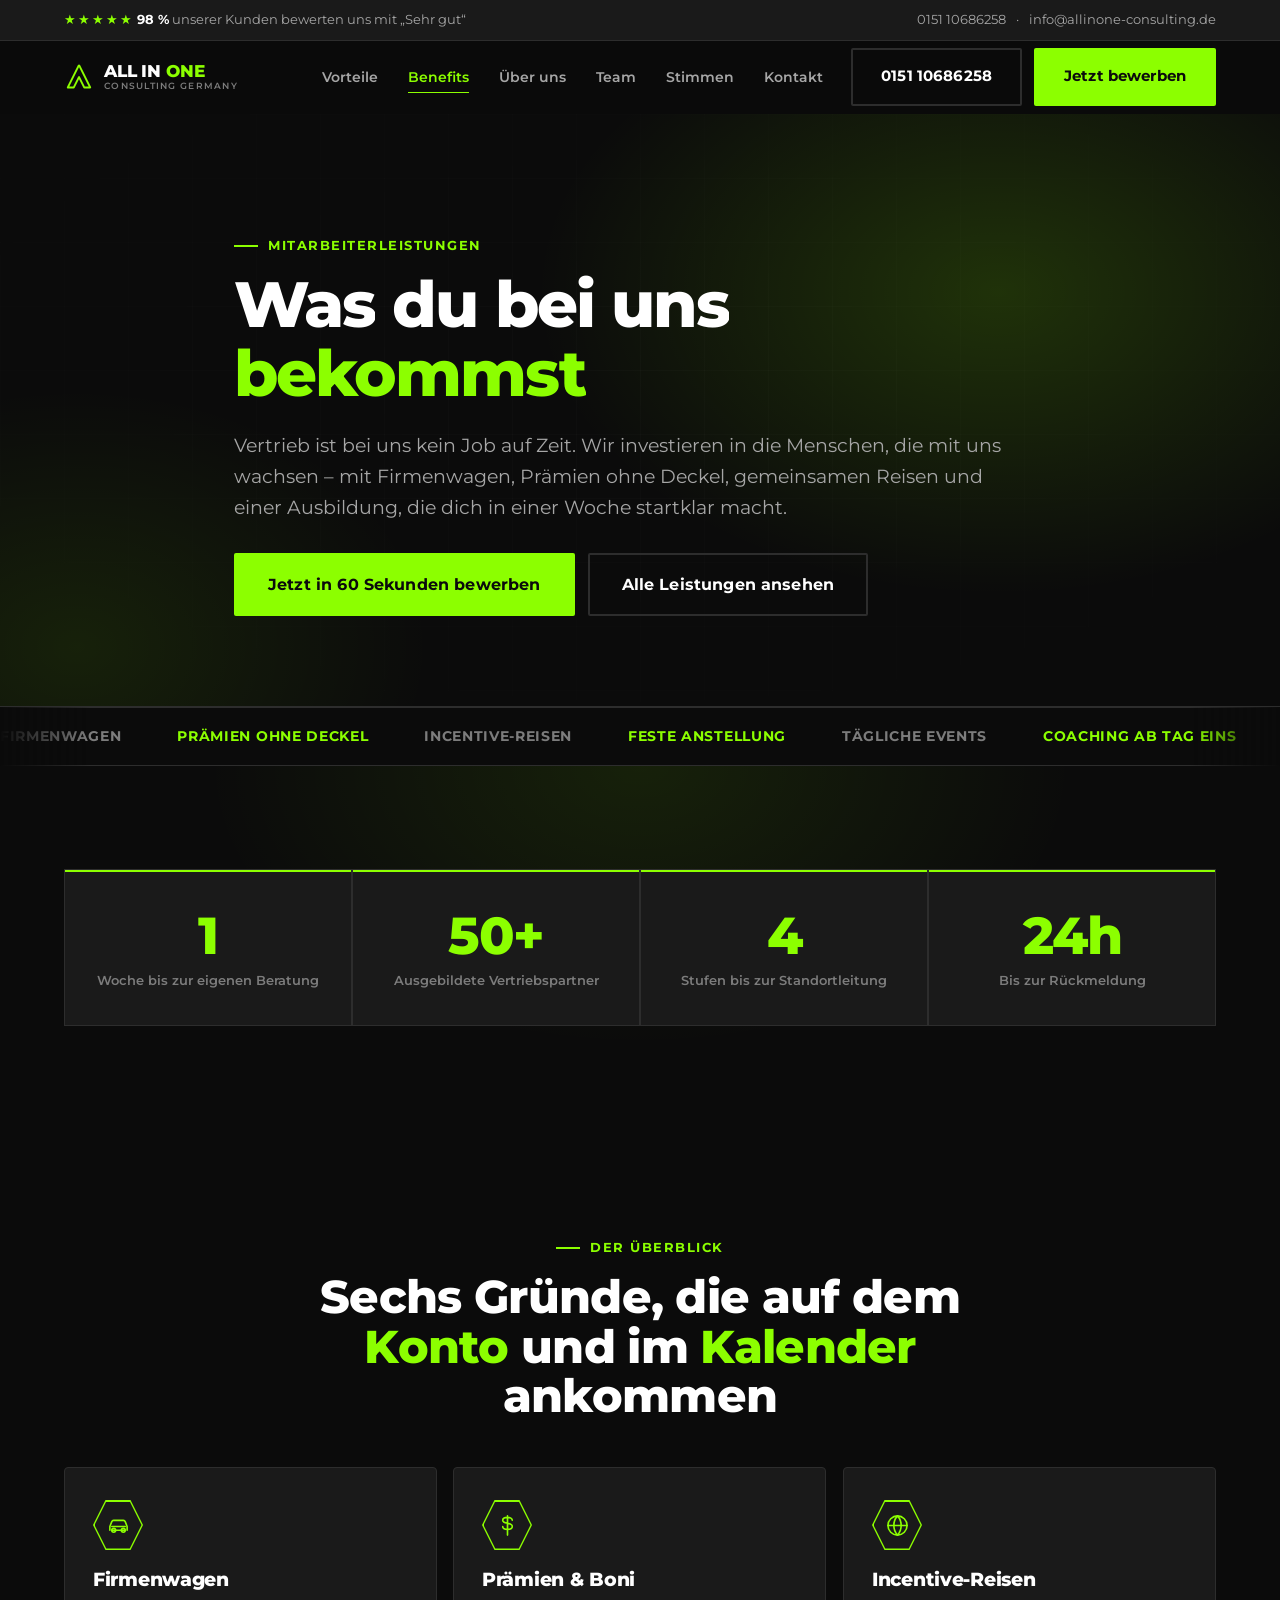
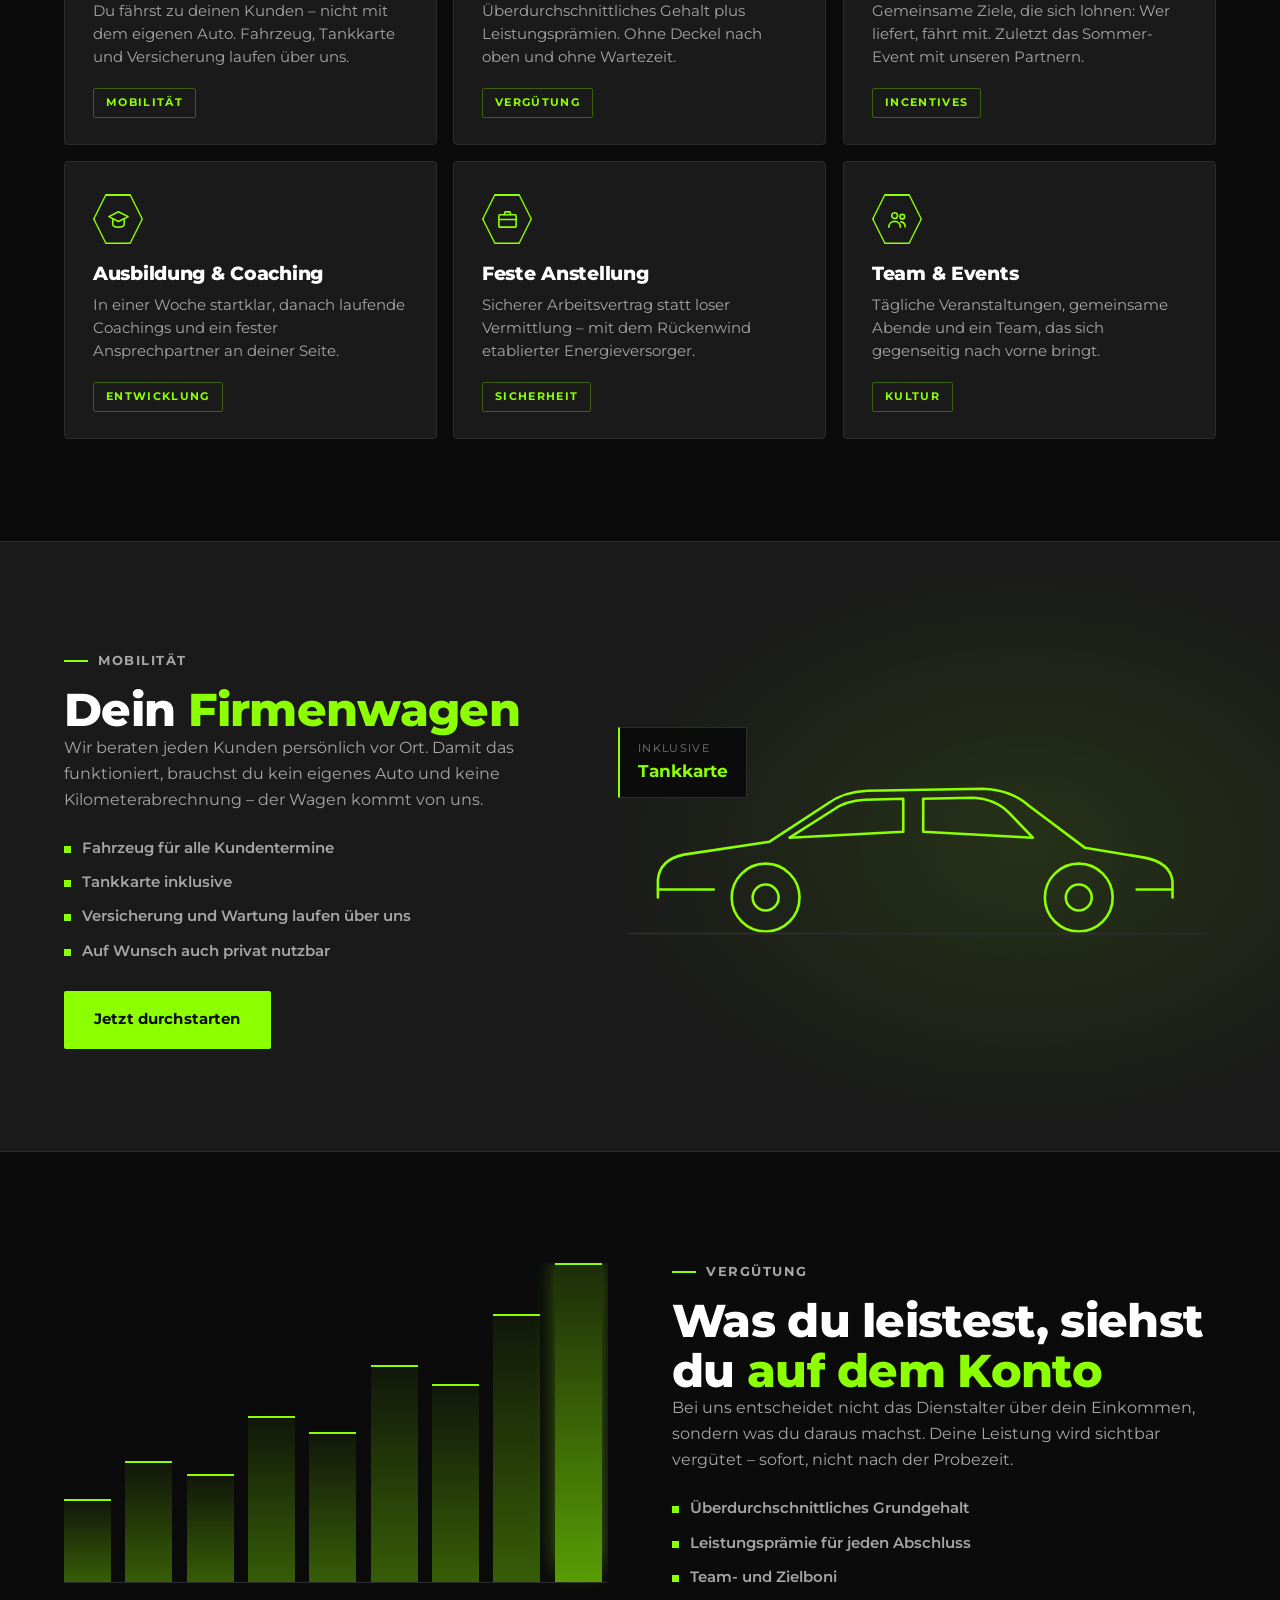
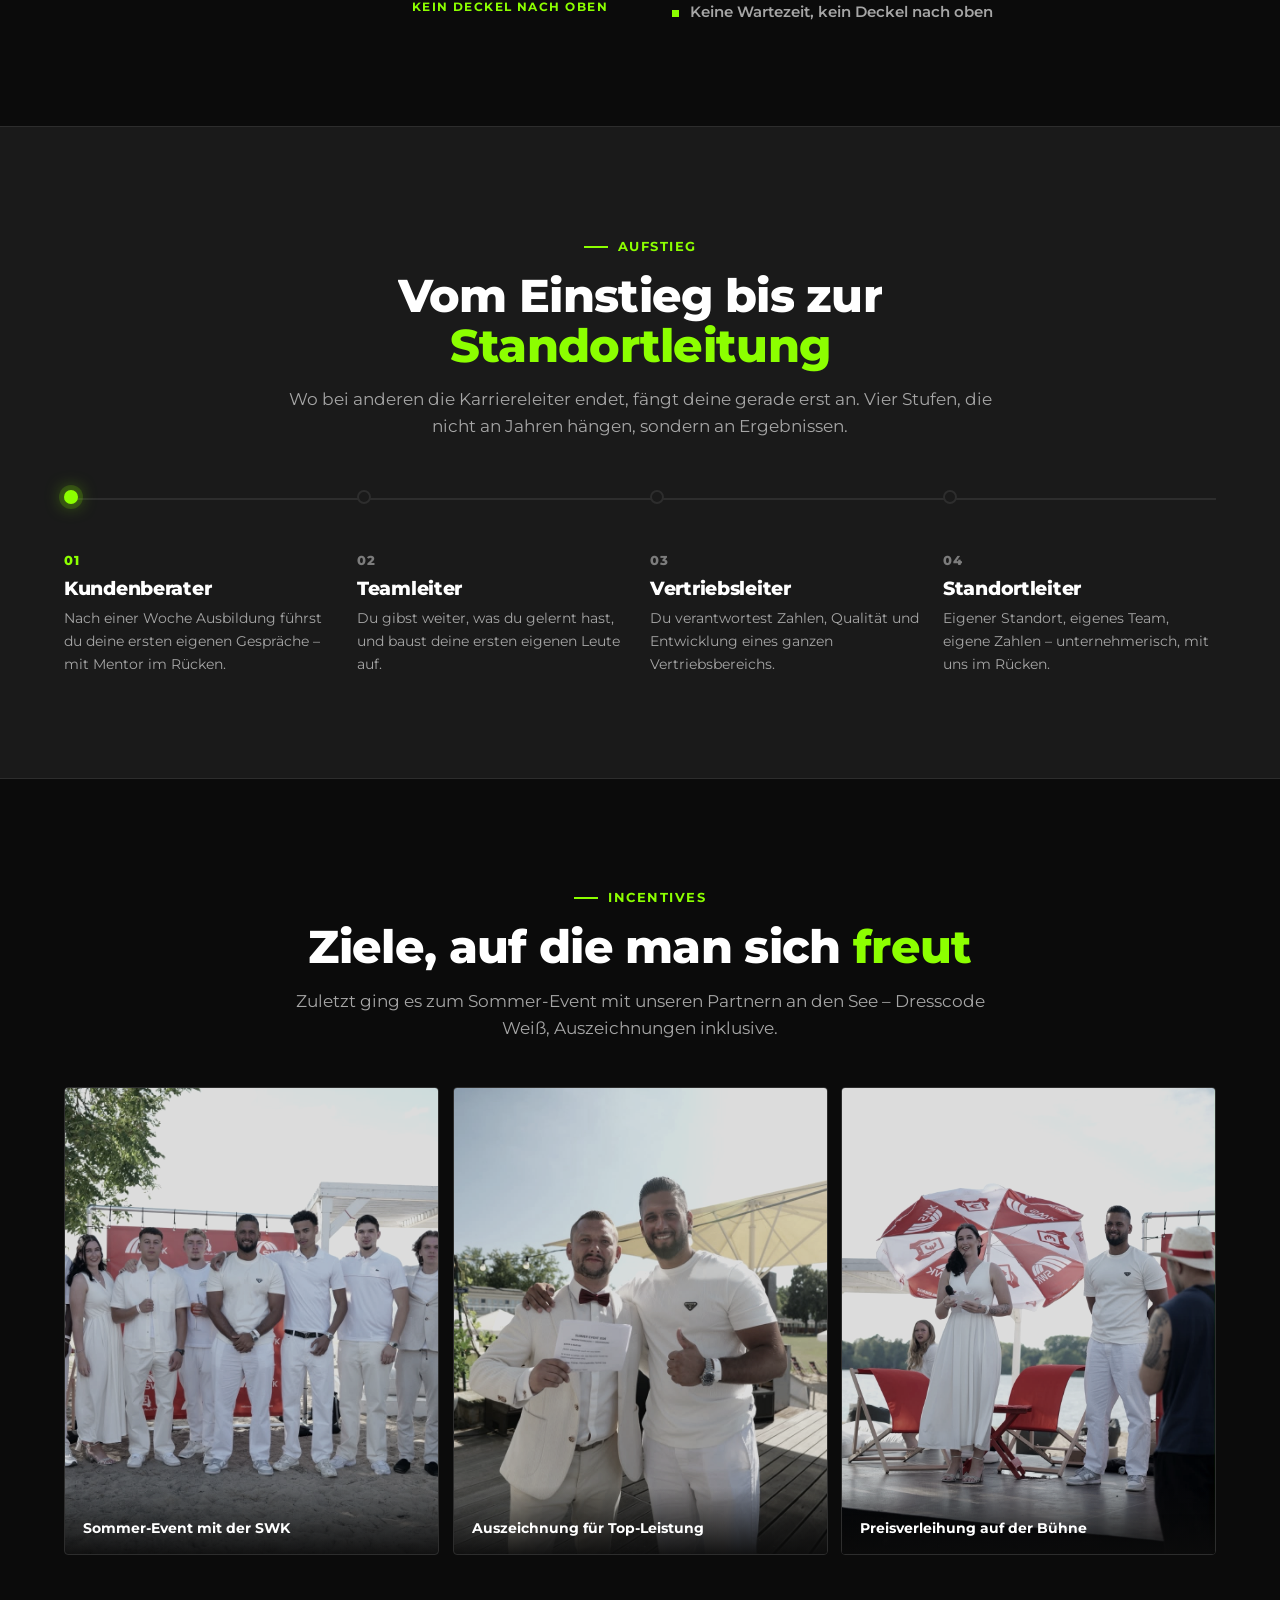
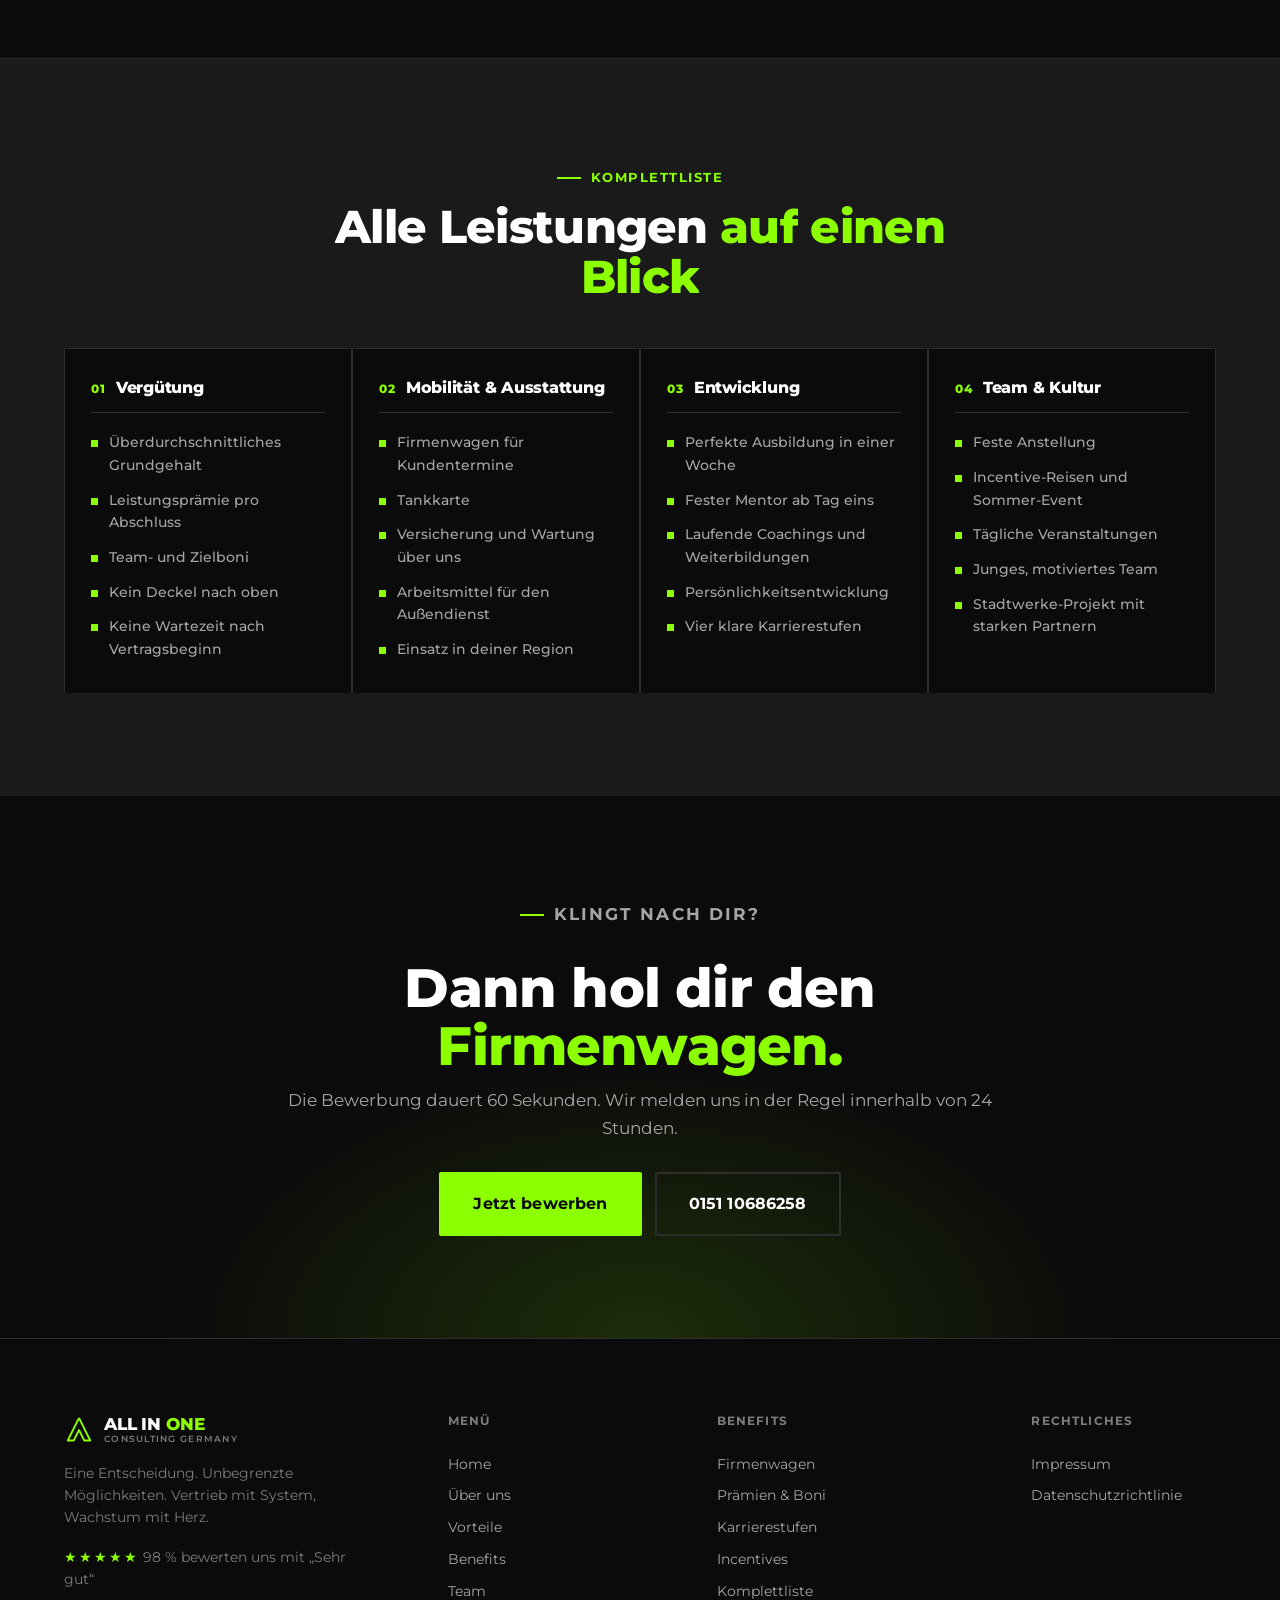
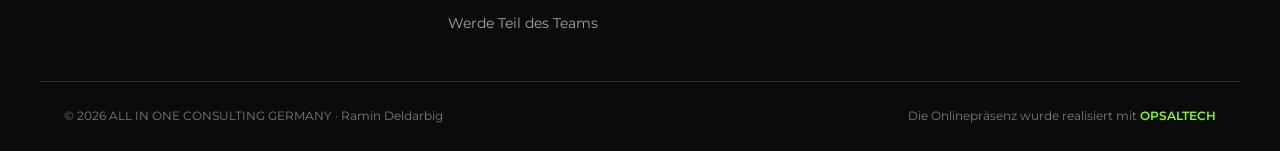
==== benefits.html @ bc72c3f8 "Add files via upload" ====
<!DOCTYPE html>
<html lang="de">
<head>
<meta charset="utf-8">
<meta name="viewport" content="width=device-width, initial-scale=1">
<title>Benefits – Firmenwagen, Prämien &amp; Incentives | ALL IN ONE CONSULTING GERMANY</title>
<meta name="description" content="Alle Mitarbeiterleistungen bei ALL IN ONE CONSULTING GERMANY auf einen Blick: Firmenwagen, Prämien und Boni ohne Deckel, Incentive-Reisen, Ausbildung in einer Woche und feste Anstellung.">
<meta name="theme-color" content="#0B0B0B">
<link rel="canonical" href="https://allinone-consulting.de/benefits.html">

<meta property="og:type" content="website">
<meta property="og:locale" content="de_DE">
<meta property="og:site_name" content="ALL IN ONE CONSULTING GERMANY">
<meta property="og:title" content="Benefits – Firmenwagen, Prämien &amp; Incentives">
<meta property="og:description" content="Firmenwagen, Prämien ohne Deckel, Incentive-Reisen und eine Ausbildung, die in einer Woche startklar macht.">
<meta property="og:url" content="https://allinone-consulting.de/benefits.html">
<meta property="og:image" content="https://allinone-consulting.de/assets/img/team-gruppe.jpg">
<meta name="twitter:card" content="summary_large_image">

<link rel="icon" href="assets/img/favicon.svg" type="image/svg+xml">
<link rel="apple-touch-icon" href="assets/img/favicon.svg">

<link rel="preconnect" href="https://fonts.googleapis.com">
<link rel="preconnect" href="https://fonts.gstatic.com" crossorigin>
<link href="https://fonts.googleapis.com/css2?family=Montserrat:wght@400;500;600;700;800;900&display=swap" rel="stylesheet">
<link rel="stylesheet" href="assets/css/style.css">
<link rel="stylesheet" href="assets/css/benefits.css">

<script>document.documentElement.className += ' js';</script>
</head>

<body>
<a class="skip" href="#main">Zum Inhalt springen</a>
<div class="progress" aria-hidden="true"><div class="progress__bar"></div></div>

<!-- ══ TOP BAR ══ -->
<div class="topbar">
  <div class="wrap topbar__in">
    <p class="topbar__rating">
      <span class="stars" aria-hidden="true">★★★★★</span>
      <strong>98&nbsp;%</strong> <span class="only-wide">unserer Kunden </span>bewerten uns mit „Sehr&nbsp;gut“
    </p>
    <p class="topbar__contact">
      <a href="tel:+4915110686258">0151 10686258</a>
      <span aria-hidden="true">·</span>
      <a href="mailto:info@allinone-consulting.de">info@allinone-consulting.de</a>
    </p>
  </div>
</div>

<!-- ══ HEADER ══ -->
<header class="hdr" id="hdr">
  <div class="wrap hdr__in">
    <a class="logo" href="index.html" aria-label="ALL IN ONE CONSULTING GERMANY – zur Startseite">
      <svg viewBox="0 0 40 40" fill="none" aria-hidden="true">
        <path d="M20 4 L35 34 L27 34 L20 20 L13 34 L5 34 Z" stroke="#8CFF00" stroke-width="2.4" stroke-linejoin="round"/>
      </svg>
      <span class="logo__txt">ALL IN <span class="one">ONE</span><small>CONSULTING GERMANY</small></span>
    </a>

    <nav class="nav" id="nav" aria-label="Hauptnavigation">
      <a href="index.html#vorteile">Vorteile</a>
      <a class="is-active" href="benefits.html" aria-current="page">Benefits</a>
      <a href="index.html#ueber-uns">Über uns</a>
      <a href="index.html#team">Team</a>
      <a href="index.html#stimmen">Stimmen</a>
      <a href="index.html#kontakt">Kontakt</a>
      <a class="btn btn--pri nav__cta" href="index.html#bewerbung">Jetzt bewerben</a>
    </nav>

    <div class="hdr__actions">
      <a class="btn btn--line" href="tel:+4915110686258">0151 10686258</a>
      <a class="btn btn--pri" href="index.html#bewerbung">Jetzt bewerben</a>
      <button class="burger" id="burger" aria-label="Menü öffnen" aria-expanded="false" aria-controls="nav">
        <span></span><span></span><span></span>
      </button>
    </div>
  </div>
</header>

<main id="main">

<!-- ══ HERO ══ -->
<section class="bhero">
  <div class="bhero__glow" aria-hidden="true"></div>
  <div class="wrap bhero__in">
    <p class="kicker" data-anim="up">Mitarbeiterleistungen</p>
    <h1 data-split>Was du bei uns <em>bekommst</em></h1>
    <p class="bhero__sub" data-anim="up" style="--i:2">
      Vertrieb ist bei uns kein Job auf Zeit. Wir investieren in die Menschen, die mit uns
      wachsen – mit Firmenwagen, Prämien ohne Deckel, gemeinsamen Reisen und einer Ausbildung,
      die dich in einer Woche startklar macht.
    </p>
    <div class="bhero__cta" data-anim="up" style="--i:3">
      <a class="btn btn--pri btn--lg" href="index.html#bewerbung">Jetzt in 60 Sekunden bewerben</a>
      <a class="btn btn--ghost btn--lg" href="#alle-leistungen">Alle Leistungen ansehen</a>
    </div>
  </div>
</section>

<!-- ══ SCHLAGWORT-BAND ══ -->
<div class="strip marquee" data-marquee aria-hidden="true">
  <div class="marquee__track">
    <div class="marquee__set">
      <span>Firmenwagen</span><span><b>Prämien ohne Deckel</b></span>
      <span>Incentive-Reisen</span><span><b>Feste Anstellung</b></span>
      <span>Tägliche Events</span><span><b>Coaching ab Tag eins</b></span>
      <span>Firmenwagen</span><span><b>Prämien ohne Deckel</b></span>
      <span>Incentive-Reisen</span><span><b>Feste Anstellung</b></span>
      <span>Tägliche Events</span><span><b>Coaching ab Tag eins</b></span>
    </div>
  </div>
</div>

<!-- ══ ZAHLEN ══ -->
<section class="stats" aria-label="Zahlen zu unseren Leistungen">
  <div class="wrap">
    <div class="stats__grid" data-anim-group="scale">
      <div class="stat"><span class="stat__n" data-count="1">0</span><span class="stat__l">Woche bis zur eigenen Beratung</span></div>
      <div class="stat"><span class="stat__n" data-count="50" data-suffix="+">0</span><span class="stat__l">Ausgebildete Vertriebspartner</span></div>
      <div class="stat"><span class="stat__n" data-count="4">0</span><span class="stat__l">Stufen bis zur Standortleitung</span></div>
      <div class="stat"><span class="stat__n" data-count="24" data-suffix="h">0</span><span class="stat__l">Bis zur Rückmeldung</span></div>
    </div>
  </div>
</section>

<!-- ══ KATEGORIEN ══ -->
<section class="bcards" id="ueberblick">
  <div class="wrap">
    <div class="sec-head sec-head--center" data-anim="up">
      <p class="kicker">Der Überblick</p>
      <h2 data-split>Sechs Gründe, die auf dem <span class="hl">Konto</span> und im <span class="hl">Kalender</span> ankommen</h2>
    </div>

    <div class="bcards__grid" data-anim-group="up">
      <article class="bcard" data-tilt>
        <div class="bcard__in">
          <div class="bcard__ico" aria-hidden="true">
            <svg viewBox="0 0 24 24" fill="none" stroke="currentColor" stroke-width="1.7" stroke-linecap="round" stroke-linejoin="round"><path d="M5 17h14M3 17v-4l2-5a2 2 0 0 1 1.9-1.3h10.2A2 2 0 0 1 19 8l2 5v4"/><circle cx="7" cy="17" r="2"/><circle cx="17" cy="17" r="2"/><path d="M5 13h14"/></svg>
          </div>
          <h3>Firmenwagen</h3>
          <p>Du fährst zu deinen Kunden – nicht mit dem eigenen Auto. Fahrzeug, Tankkarte und Versicherung laufen über uns.</p>
          <span class="bcard__tag">Mobilität</span>
        </div>
      </article>

      <article class="bcard" data-tilt>
        <div class="bcard__in">
          <div class="bcard__ico" aria-hidden="true">
            <svg viewBox="0 0 24 24" fill="none" stroke="currentColor" stroke-width="1.7" stroke-linecap="round" stroke-linejoin="round"><path d="M12 2v20M17 6.5c0-1.9-2.2-3-5-3s-5 1.1-5 3 2.2 2.7 5 3.2 5 1.3 5 3.3-2.2 3-5 3-5-1.1-5-3"/></svg>
          </div>
          <h3>Prämien &amp; Boni</h3>
          <p>Überdurchschnittliches Gehalt plus Leistungsprämien. Ohne Deckel nach oben und ohne Wartezeit.</p>
          <span class="bcard__tag">Vergütung</span>
        </div>
      </article>

      <article class="bcard" data-tilt>
        <div class="bcard__in">
          <div class="bcard__ico" aria-hidden="true">
            <svg viewBox="0 0 24 24" fill="none" stroke="currentColor" stroke-width="1.7" stroke-linecap="round" stroke-linejoin="round"><path d="M2 12h20M12 2a15 15 0 0 1 0 20 15 15 0 0 1 0-20Z"/><circle cx="12" cy="12" r="10"/></svg>
          </div>
          <h3>Incentive-Reisen</h3>
          <p>Gemeinsame Ziele, die sich lohnen: Wer liefert, fährt mit. Zuletzt das Sommer-Event mit unseren Partnern.</p>
          <span class="bcard__tag">Incentives</span>
        </div>
      </article>

      <article class="bcard" data-tilt>
        <div class="bcard__in">
          <div class="bcard__ico" aria-hidden="true">
            <svg viewBox="0 0 24 24" fill="none" stroke="currentColor" stroke-width="1.7" stroke-linecap="round" stroke-linejoin="round"><path d="M22 9 12 4 2 9l10 5 10-5Z"/><path d="M6 11.5V17c0 1.7 2.7 3 6 3s6-1.3 6-3v-5.5"/></svg>
          </div>
          <h3>Ausbildung &amp; Coaching</h3>
          <p>In einer Woche startklar, danach laufende Coachings und ein fester Ansprechpartner an deiner Seite.</p>
          <span class="bcard__tag">Entwicklung</span>
        </div>
      </article>

      <article class="bcard" data-tilt>
        <div class="bcard__in">
          <div class="bcard__ico" aria-hidden="true">
            <svg viewBox="0 0 24 24" fill="none" stroke="currentColor" stroke-width="1.7" stroke-linecap="round" stroke-linejoin="round"><path d="M20 7H4a1 1 0 0 0-1 1v11a1 1 0 0 0 1 1h16a1 1 0 0 0 1-1V8a1 1 0 0 0-1-1Z"/><path d="M9 7V5a1 1 0 0 1 1-1h4a1 1 0 0 1 1 1v2M3 12h18"/></svg>
          </div>
          <h3>Feste Anstellung</h3>
          <p>Sicherer Arbeitsvertrag statt loser Vermittlung – mit dem Rückenwind etablierter Energieversorger.</p>
          <span class="bcard__tag">Sicherheit</span>
        </div>
      </article>

      <article class="bcard" data-tilt>
        <div class="bcard__in">
          <div class="bcard__ico" aria-hidden="true">
            <svg viewBox="0 0 24 24" fill="none" stroke="currentColor" stroke-width="1.7" stroke-linecap="round" stroke-linejoin="round"><circle cx="9" cy="8" r="3"/><circle cx="17" cy="9" r="2.4"/><path d="M3 20c0-3.5 2.5-6 6-6s6 2.5 6 6M15.5 14.5c2.6.3 4.5 2.3 4.5 5.2"/></svg>
          </div>
          <h3>Team &amp; Events</h3>
          <p>Tägliche Veranstaltungen, gemeinsame Abende und ein Team, das sich gegenseitig nach vorne bringt.</p>
          <span class="bcard__tag">Kultur</span>
        </div>
      </article>
    </div>
  </div>
</section>

<!-- ══ FIRMENWAGEN ══
     BITTE PRÜFEN: Konkrete Konditionen (ab welcher Stufe, Fahrzeugklasse,
     Umfang der Privatnutzung, Tankkarte) mit der Geschäftsführung abstimmen
     und die Punkte unten entsprechend schärfen. -->
<section class="car" id="firmenwagen">
  <div class="wrap car__in">
    <div class="car__copy" data-anim="left">
      <p class="kicker">Mobilität</p>
      <h2 data-split>Dein <span class="hl">Firmenwagen</span></h2>
      <p>
        Wir beraten jeden Kunden persönlich vor Ort. Damit das funktioniert, brauchst du kein
        eigenes Auto und keine Kilometerabrechnung – der Wagen kommt von uns.
      </p>
      <ul class="ticks">
        <li>Fahrzeug für alle Kundentermine</li>
        <li>Tankkarte inklusive</li>
        <li>Versicherung und Wartung laufen über uns</li>
        <li>Auf Wunsch auch privat nutzbar</li>
      </ul>
      <a class="btn btn--pri" href="index.html#bewerbung">Jetzt durchstarten</a>
    </div>

    <div class="car__art" data-anim="right">
      <svg viewBox="0 0 600 250" role="img" aria-label="Illustration eines Firmenwagens">
        <g class="car__draw" fill="none" stroke="#8CFF00" stroke-width="2.6"
           stroke-linecap="round" stroke-linejoin="round">
          <path d="M40 176 L40 158 Q42 138 66 133 L152 120 L210 82 Q226 70 250 69 L366 67 Q394 68 412 84 L468 126 L528 136 Q554 141 556 160 L556 176"/>
          <path d="M172 116 L216 88 Q228 79 248 78 L286 77 L286 110 Z"/>
          <path d="M306 77 L356 76 Q378 77 392 91 L416 116 L306 110 Z"/>
          <circle cx="148" cy="176" r="34"/>
          <circle cx="462" cy="176" r="34"/>
          <circle cx="148" cy="176" r="13"/>
          <circle cx="462" cy="176" r="13"/>
          <path d="M40 168 L96 168 M520 168 L556 168"/>
        </g>
        <path class="car__ground" d="M10 212 H590" stroke="#2D2D2D" stroke-width="2" stroke-linecap="round"/>
      </svg>
      <div class="car__badge"><span>Inklusive</span><strong>Tankkarte</strong></div>
    </div>
  </div>
</section>

<!-- ══ PRÄMIEN ══
     BITTE PRÜFEN: Falls konkrete Prämienhöhen, Staffeln oder ein
     Einstiegsgehalt genannt werden sollen, hier ergänzen. Bewusst ohne
     Zahlen formuliert, um keine Zusagen zu machen, die nicht abgestimmt sind. -->
<section class="bonus" id="praemien">
  <div class="wrap bonus__in">
    <div class="bonus__art" data-anim="left" aria-hidden="true">
      <div class="bonus__chart">
        <span style="--h:26%;--d:.00s"><i></i></span>
        <span style="--h:38%;--d:.08s"><i></i></span>
        <span style="--h:34%;--d:.16s"><i></i></span>
        <span style="--h:52%;--d:.24s"><i></i></span>
        <span style="--h:47%;--d:.32s"><i></i></span>
        <span style="--h:68%;--d:.40s"><i></i></span>
        <span style="--h:62%;--d:.48s"><i></i></span>
        <span style="--h:84%;--d:.56s"><i></i></span>
        <span style="--h:100%;--d:.64s"><i></i></span>
      </div>
      <p class="bonus__caption">Kein Deckel nach oben</p>
    </div>

    <div class="bonus__copy" data-anim="right">
      <p class="kicker">Vergütung</p>
      <h2 data-split>Was du leistest, siehst du <span class="hl">auf dem Konto</span></h2>
      <p>
        Bei uns entscheidet nicht das Dienstalter über dein Einkommen, sondern was du daraus
        machst. Deine Leistung wird sichtbar vergütet – sofort, nicht nach der Probezeit.
      </p>
      <ul class="ticks">
        <li>Überdurchschnittliches Grundgehalt</li>
        <li>Leistungsprämie für jeden Abschluss</li>
        <li>Team- und Zielboni</li>
        <li>Keine Wartezeit, kein Deckel nach oben</li>
      </ul>
    </div>
  </div>
</section>

<!-- ══ KARRIEREPFAD ══ -->
<section class="path" id="karriere">
  <div class="wrap">
    <div class="sec-head sec-head--center" data-anim="up">
      <p class="kicker">Aufstieg</p>
      <h2 data-split>Vom Einstieg bis zur <span class="hl">Standortleitung</span></h2>
      <p class="sec-head__sub">
        Wo bei anderen die Karriereleiter endet, fängt deine gerade erst an. Vier Stufen,
        die nicht an Jahren hängen, sondern an Ergebnissen.
      </p>
    </div>

    <div class="path__wrap" data-draw>
      <div class="path__track" aria-hidden="true"><span class="path__fill"></span></div>
      <ol class="path__list">
        <li class="path__st">
          <span class="path__dot" aria-hidden="true"></span>
          <span class="path__num">01</span>
          <h3>Kundenberater</h3>
          <p>Nach einer Woche Ausbildung führst du deine ersten eigenen Gespräche – mit Mentor im Rücken.</p>
        </li>
        <li class="path__st">
          <span class="path__dot" aria-hidden="true"></span>
          <span class="path__num">02</span>
          <h3>Teamleiter</h3>
          <p>Du gibst weiter, was du gelernt hast, und baust deine ersten eigenen Leute auf.</p>
        </li>
        <li class="path__st">
          <span class="path__dot" aria-hidden="true"></span>
          <span class="path__num">03</span>
          <h3>Vertriebsleiter</h3>
          <p>Du verantwortest Zahlen, Qualität und Entwicklung eines ganzen Vertriebsbereichs.</p>
        </li>
        <li class="path__st">
          <span class="path__dot" aria-hidden="true"></span>
          <span class="path__num">04</span>
          <h3>Standortleiter</h3>
          <p>Eigener Standort, eigenes Team, eigene Zahlen – unternehmerisch, mit uns im Rücken.</p>
        </li>
      </ol>
    </div>
  </div>
</section>

<!-- ══ INCENTIVES ══ -->
<section class="inc" id="incentives">
  <div class="wrap">
    <div class="sec-head sec-head--center" data-anim="up">
      <p class="kicker">Incentives</p>
      <h2 data-split>Ziele, auf die man sich <span class="hl">freut</span></h2>
      <p class="sec-head__sub">
        Zuletzt ging es zum Sommer-Event mit unseren Partnern an den See – Dresscode Weiß,
        Auszeichnungen inklusive.
      </p>
    </div>

    <div class="inc__grid" data-anim-group="clip">
      <figure class="inc__i" style="--pos:36%">
        <img src="assets/img/team-gruppe.jpg" alt="Das Team beim Sommer-Event am See" loading="lazy">
        <figcaption>Sommer-Event mit der SWK</figcaption>
      </figure>
      <figure class="inc__i" style="--pos:30%">
        <img src="assets/img/event-auszeichnung.jpg" alt="Auszeichnung eines Vertriebspartners" loading="lazy">
        <figcaption>Auszeichnung für Top-Leistung</figcaption>
      </figure>
      <figure class="inc__i" style="--pos:34%">
        <img src="assets/img/event-moderation.jpg" alt="Moderation der Preisverleihung beim Sommer-Event" loading="lazy">
        <figcaption>Preisverleihung auf der Bühne</figcaption>
      </figure>
    </div>
  </div>
</section>

<!-- ══ ALLE LEISTUNGEN ══ -->
<section class="all" id="alle-leistungen">
  <div class="wrap">
    <div class="sec-head sec-head--center" data-anim="up">
      <p class="kicker">Komplettliste</p>
      <h2 data-split>Alle Leistungen <span class="hl">auf einen Blick</span></h2>
    </div>

    <div class="all__grid" data-anim-group="up">
      <div class="all__col">
        <h3><span aria-hidden="true">01</span> Vergütung</h3>
        <ul class="ticks">
          <li>Überdurchschnittliches Grundgehalt</li>
          <li>Leistungsprämie pro Abschluss</li>
          <li>Team- und Zielboni</li>
          <li>Kein Deckel nach oben</li>
          <li>Keine Wartezeit nach Vertragsbeginn</li>
        </ul>
      </div>

      <div class="all__col">
        <h3><span aria-hidden="true">02</span> Mobilität &amp; Ausstattung</h3>
        <ul class="ticks">
          <li>Firmenwagen für Kundentermine</li>
          <li>Tankkarte</li>
          <li>Versicherung und Wartung über uns</li>
          <li>Arbeitsmittel für den Außendienst</li>
          <li>Einsatz in deiner Region</li>
        </ul>
      </div>

      <div class="all__col">
        <h3><span aria-hidden="true">03</span> Entwicklung</h3>
        <ul class="ticks">
          <li>Perfekte Ausbildung in einer Woche</li>
          <li>Fester Mentor ab Tag eins</li>
          <li>Laufende Coachings und Weiterbildungen</li>
          <li>Persönlichkeitsentwicklung</li>
          <li>Vier klare Karrierestufen</li>
        </ul>
      </div>

      <div class="all__col">
        <h3><span aria-hidden="true">04</span> Team &amp; Kultur</h3>
        <ul class="ticks">
          <li>Feste Anstellung</li>
          <li>Incentive-Reisen und Sommer-Event</li>
          <li>Tägliche Veranstaltungen</li>
          <li>Junges, motiviertes Team</li>
          <li>Stadtwerke-Projekt mit starken Partnern</li>
        </ul>
      </div>
    </div>
  </div>
</section>

<!-- ══ FINAL CTA ══ -->
<section class="final">
  <div class="wrap final__in" data-anim="scale">
    <p class="kicker" style="justify-content:center">Klingt nach dir?</p>
    <h2 data-split>Dann hol dir den <span class="hl">Firmenwagen.</span></h2>
    <p>Die Bewerbung dauert 60 Sekunden. Wir melden uns in der Regel innerhalb von 24 Stunden.</p>
    <div class="final__cta">
      <a class="btn btn--pri btn--lg" href="index.html#bewerbung">Jetzt bewerben</a>
      <a class="btn btn--ghost btn--lg" href="tel:+4915110686258">0151 10686258</a>
    </div>
  </div>
</section>

</main>

<!-- ══ FOOTER ══ -->
<footer class="ftr" id="kontakt">
  <div class="wrap ftr__in">
    <div class="ftr__brand">
      <a class="logo" href="index.html" aria-label="ALL IN ONE CONSULTING GERMANY – zur Startseite">
        <svg viewBox="0 0 40 40" fill="none" aria-hidden="true">
          <path d="M20 4 L35 34 L27 34 L20 20 L13 34 L5 34 Z" stroke="#8CFF00" stroke-width="2.4" stroke-linejoin="round"/>
        </svg>
        <span class="logo__txt">ALL IN <span class="one">ONE</span><small>CONSULTING GERMANY</small></span>
      </a>
      <p>Eine Entscheidung. Unbegrenzte Möglichkeiten. Vertrieb mit System, Wachstum mit Herz.</p>
      <p class="ftr__rating"><span class="stars" aria-hidden="true">★★★★★</span> 98 % bewerten uns mit „Sehr gut“</p>
    </div>

    <nav class="ftr__col" aria-label="Menü">
      <h3>Menü</h3>
      <a href="index.html">Home</a>
      <a href="index.html#ueber-uns">Über uns</a>
      <a href="index.html#vorteile">Vorteile</a>
      <a href="benefits.html">Benefits</a>
      <a href="index.html#team">Team</a>
      <a href="index.html#bewerbung">Werde Teil des Teams</a>
    </nav>

    <div class="ftr__col">
      <h3>Benefits</h3>
      <a href="#firmenwagen">Firmenwagen</a>
      <a href="#praemien">Prämien &amp; Boni</a>
      <a href="#karriere">Karrierestufen</a>
      <a href="#incentives">Incentives</a>
      <a href="#alle-leistungen">Komplettliste</a>
    </div>

    <div class="ftr__col">
      <h3>Rechtliches</h3>
      <a href="impressum.html">Impressum</a>
      <a href="datenschutz.html">Datenschutzrichtlinie</a>
    </div>
  </div>

  <div class="wrap ftr__bottom">
    <p>© <span id="year">2026</span> ALL IN ONE CONSULTING GERMANY · Ramin Deldarbig</p>
    <p class="ftr__made">Die Onlinepräsenz wurde realisiert mit
      <a href="https://www.opsaltech.de" target="_blank" rel="noopener">OPSALTECH</a>
    </p>
  </div>
</footer>

<div class="sticky-cta" id="stickyCta">
  <a class="btn btn--line btn--sm" href="tel:+4915110686258" aria-label="Anrufen">
    <svg viewBox="0 0 24 24" fill="none" stroke="currentColor" stroke-width="1.8" stroke-linecap="round" stroke-linejoin="round" aria-hidden="true"><path d="M22 16.9v3a2 2 0 0 1-2.2 2 19.8 19.8 0 0 1-8.6-3.1 19.5 19.5 0 0 1-6-6A19.8 19.8 0 0 1 2.1 4.2 2 2 0 0 1 4.1 2h3a2 2 0 0 1 2 1.7c.1 1 .4 1.9.7 2.8a2 2 0 0 1-.5 2.1L8.1 9.9a16 16 0 0 0 6 6l1.3-1.3a2 2 0 0 1 2.1-.4c.9.3 1.8.6 2.8.7a2 2 0 0 1 1.7 2Z"/></svg>
    Anrufen
  </a>
  <a class="btn btn--pri btn--sm" href="index.html#bewerbung">Jetzt bewerben</a>
</div>

<script src="assets/js/main.js" defer></script>
</body>
</html>
---- assets/css/style.css ----
/* ═══════════════════════════════════════════════════════════
   ALL IN ONE CONSULTING GERMANY — Stylesheet
   CI: Lime #8CFF00 auf Schwarz, Montserrat, kantige Radien
   ═══════════════════════════════════════════════════════════ */

:root{
  /* Brand */
  --lime:       #8CFF00;
  --lime-dim:   #6FD400;
  --lime-glow:  rgba(140,255,0,.16);

  --black:      #0B0B0B;
  --anthrazit:  #1A1A1A;
  --grey-dark:  #2D2D2D;
  --grey:       #A6A6A6;
  --grey-soft:  #7C7C7C;
  --white:      #FFFFFF;

  /* Type */
  --f: "Montserrat", -apple-system, BlinkMacSystemFont, "Segoe UI", Roboto, sans-serif;

  /* Layout */
  --wrap: 1200px;
  --gut: 24px;
  --r: 4px;
  --r-sm: 2px;

  --ease: cubic-bezier(.22,.61,.36,1);
  --ease-out: cubic-bezier(.16,1,.3,1);
}

/* ── Reset ─────────────────────────────────────────────── */
*,*::before,*::after{ box-sizing:border-box; }
html{ -webkit-text-size-adjust:100%; scroll-behavior:smooth; scroll-padding-top:100px; }
body{
  margin:0;
  background:var(--black);
  color:var(--grey);
  font-family:var(--f);
  font-size:16px;
  font-weight:400;
  line-height:1.62;
  -webkit-font-smoothing:antialiased;
  overflow-x:hidden;
}
img,svg{ max-width:100%; display:block; }
a{ color:inherit; text-decoration:none; }
button{ font:inherit; }
ul,ol{ list-style:none; margin:0; padding:0; }
p{ margin:0 0 1em; }
address{ font-style:normal; }

h1,h2,h3,h4{
  margin:0; color:var(--white);
  font-weight:800; letter-spacing:-.015em; line-height:1.08;
}
h2{ font-size:clamp(28px,4vw,46px); }
h3{ font-size:20px; }

.wrap{ width:100%; max-width:var(--wrap); margin-inline:auto; padding-inline:var(--gut); }
section{ padding:clamp(64px,8vw,110px) 0; position:relative; }

.skip{
  position:absolute; left:-9999px; top:0; z-index:300;
  background:var(--lime); color:var(--black); padding:12px 20px; font-weight:700;
}
.skip:focus{ left:0; }
:focus-visible{ outline:2px solid var(--lime); outline-offset:3px; }

::selection{ background:var(--lime); color:var(--black); }

/* ── Typo-Bausteine ────────────────────────────────────── */
.kicker, .eyebrow{
  display:inline-flex; align-items:center; gap:10px;
  color:var(--lime); font-weight:700; font-size:12.5px;
  letter-spacing:.12em; text-transform:uppercase; margin:0 0 14px;
}
.kicker::before{
  content:""; width:24px; height:2px; background:var(--lime);
  transform-origin:0 50%; transform:scaleX(0);
  transition:transform .7s var(--ease-out) .15s;
}
.is-in .kicker::before, .kicker.is-in::before{ transform:scaleX(1); }
.sec-head--center .kicker{ justify-content:center; }

.sec-head{ margin-bottom:46px; max-width:720px; }
.sec-head--center{ text-align:center; margin-inline:auto; }
.sec-head__sub{ margin-top:16px; color:var(--grey); font-size:16.5px; }
.hl, .lime{ color:var(--lime); }
.lead{ color:var(--grey); font-size:16.5px; }

/* ── Buttons ───────────────────────────────────────────── */
.btn{
  --bg:var(--lime); --fg:var(--black); --bd:transparent;
  position:relative; overflow:hidden;
  display:inline-flex; align-items:center; justify-content:center; gap:9px;
  padding:15px 28px; border:2px solid var(--bd); border-radius:var(--r-sm);
  background:var(--bg); color:var(--fg);
  font-weight:700; font-size:14.5px; letter-spacing:.01em;
  cursor:pointer; white-space:nowrap;
  transition:background .25s var(--ease), color .25s var(--ease),
             border-color .25s var(--ease), transform .18s var(--ease);
}
.btn svg{ width:17px; height:17px; }
.btn:active{ transform:scale(.975); }
.btn--pri:hover{ background:var(--white); }
.btn--ghost, .btn--line{ --bg:transparent; --fg:var(--white); --bd:var(--grey-dark); }
.btn--ghost:hover, .btn--line:hover{ --bd:var(--lime); --fg:var(--lime); }
.btn--lg{ padding:17px 32px; font-size:15.5px; }
.btn--sm{ padding:11px 18px; font-size:13.5px; }
.btn--block{ width:100%; }

/* Lime-Sheen, der beim Hover durchläuft */
.btn::before{
  content:""; position:absolute; top:0; left:-140%; width:60%; height:100%;
  background:linear-gradient(100deg, transparent, rgba(255,255,255,.45), transparent);
  transform:skewX(-18deg); transition:left .55s var(--ease-out);
}
.btn:hover::before{ left:140%; }

/* ═══ SCROLL-FORTSCHRITT ═══════════════════════════════ */
.progress{ position:fixed; inset:0 0 auto; height:2px; z-index:200; pointer-events:none; }
.progress__bar{
  height:100%; width:100%; background:var(--lime);
  transform:scaleX(0); transform-origin:0 50%;
  box-shadow:0 0 12px rgba(140,255,0,.7);
}

/* ═══ TOPBAR ═══════════════════════════════════════════ */
.topbar{
  background:var(--anthrazit); border-bottom:1px solid var(--grey-dark);
  font-size:12.5px; color:var(--grey);
}
.topbar__in{ display:flex; justify-content:space-between; align-items:center; gap:20px; min-height:40px; flex-wrap:wrap; }
.topbar p{ margin:0; }
.topbar strong{ color:var(--white); }
.topbar__contact{ display:flex; gap:10px; }
.topbar__contact a:hover{ color:var(--lime); }
.stars{ color:var(--lime); letter-spacing:2px; }

/* ═══ HEADER ═══════════════════════════════════════════ */
.hdr{
  position:sticky; top:0; z-index:100;
  background:rgba(11,11,11,.86); backdrop-filter:blur(12px);
  border-bottom:1px solid transparent;
  transition:border-color .3s var(--ease), background .3s var(--ease);
}
.hdr.is-stuck{ border-bottom-color:var(--grey-dark); background:rgba(11,11,11,.94); }
.hdr__in{ display:flex; align-items:center; gap:28px; min-height:72px; }

/* Logo-Lockup */
.logo{ display:flex; align-items:center; gap:10px; flex:0 0 auto; }
.logo svg{ width:30px; height:30px; overflow:visible; }
.logo svg path{
  stroke-dasharray:120; stroke-dashoffset:0;
  transition:stroke-dashoffset .8s var(--ease-out), stroke .3s var(--ease);
}
.logo:hover svg path{ stroke:var(--white); }
.logo__txt{
  font-weight:800; font-size:16.5px; letter-spacing:-.01em;
  color:var(--white); line-height:1.05;
}
.logo__txt .one{ color:var(--lime); }
.logo__txt small{
  display:block; color:var(--grey-soft); font-weight:600;
  font-size:8.5px; letter-spacing:.15em; margin-top:2px;
}

.nav{ margin-left:auto; display:flex; align-items:center; gap:30px; }
.nav a{ position:relative; color:var(--grey); font-size:14px; font-weight:600; padding:4px 0; transition:color .2s var(--ease); }
.nav a:not(.btn):hover, .nav a.is-active:not(.btn){ color:var(--lime); }
.nav a:not(.btn)::after{
  content:""; position:absolute; left:0; bottom:-1px; height:1.5px; width:0;
  background:var(--lime); transition:width .3s var(--ease);
}
.nav a:not(.btn):hover::after, .nav a.is-active:not(.btn)::after{ width:100%; }
.nav__cta{ display:none; }

.hdr__actions{ display:flex; align-items:center; gap:12px; flex:0 0 auto; }

.burger{
  display:none; position:relative; width:44px; height:44px;
  border:1px solid var(--grey-dark); border-radius:var(--r-sm);
  background:transparent; cursor:pointer; padding:0;
}
.burger span{
  position:absolute; left:12px; width:20px; height:2px; background:var(--white);
  transition:transform .3s var(--ease), opacity .2s var(--ease);
}
.burger span:nth-child(1){ top:14px; }
.burger span:nth-child(2){ top:21px; }
.burger span:nth-child(3){ top:28px; }
.burger[aria-expanded="true"] span:nth-child(1){ transform:translateY(7px) rotate(45deg); background:var(--lime); }
.burger[aria-expanded="true"] span:nth-child(2){ opacity:0; }
.burger[aria-expanded="true"] span:nth-child(3){ transform:translateY(-7px) rotate(-45deg); background:var(--lime); }

/* ═══ HERO ═════════════════════════════════════════════ */
.hero{ padding:clamp(56px,7vw,92px) 0 0; overflow:hidden; }
.hero__glow{
  position:absolute; inset:0; pointer-events:none;
  background:
    radial-gradient(700px 540px at 74% 70%, rgba(140,255,0,.13), transparent 66%),
    radial-gradient(520px 400px at 2% 0%, rgba(140,255,0,.07), transparent 68%);
}
.hero::after{
  content:""; position:absolute; inset:0; pointer-events:none; opacity:.55;
  background-image:linear-gradient(rgba(255,255,255,.035) 1px, transparent 1px),
                   linear-gradient(90deg, rgba(255,255,255,.035) 1px, transparent 1px);
  background-size:64px 64px;
  mask-image:radial-gradient(78% 70% at 50% 34%, #000, transparent);
}
/* Wachsende Balken im Hero-Hintergrund.
   Aussenelement faehrt einmalig hoch, Innenelement atmet danach weiter –
   getrennt, weil sonst beide Animationen dieselbe transform-Eigenschaft
   ueberschreiben wuerden. */
.hero__bars{
  position:absolute; left:0; right:0; bottom:0;
  /* In der Hoehe begrenzt: auf schmalen Viewports waechst der Hero stark,
     die Balken sollen aber ein Sockel bleiben und nicht die halbe Seite fuellen. */
  height:clamp(240px, 52%, 480px);
  z-index:1; pointer-events:none;
  display:flex; align-items:flex-end; gap:clamp(5px,.9vw,14px);
  padding:0 clamp(10px,2.5vw,36px);
  mask-image:linear-gradient(to top, #000 30%, rgba(0,0,0,.7) 70%, transparent 100%);
}
.hero__bars span{
  flex:1 1 0; height:var(--h,40%);
  transform:scaleY(0); transform-origin:50% 100%;
  animation:barRise 1.1s var(--ease-out) var(--d,0s) forwards;
}
.hero__bars i{
  display:block; width:100%; height:100%;
  transform-origin:50% 100%;
  background:linear-gradient(to top, rgba(140,255,0,.30), rgba(140,255,0,.03));
  border-top:2px solid rgba(140,255,0,.75);
  box-shadow:0 -6px 18px -6px rgba(140,255,0,.45);
  animation:barWave var(--t,7s) ease-in-out var(--d,0s) infinite;
}
@keyframes barRise{ from{ transform:scaleY(0); } to{ transform:scaleY(1); } }
@keyframes barWave{
  0%,100%{ transform:scaleY(1); }
  50%    { transform:scaleY(var(--s,.8)); }
}

.hero__in{
  position:relative; z-index:2;
  display:grid; grid-template-columns:1.14fr .86fr; gap:28px; align-items:end;
}
.hero__copy{ padding-bottom:clamp(56px,7vw,96px); }

.eyebrow{
  border:1px solid rgba(140,255,0,.3); background:rgba(140,255,0,.07);
  padding:7px 15px; border-radius:var(--r-sm);
}
.eyebrow span{ color:var(--grey-soft); font-weight:600; letter-spacing:.06em; text-transform:none; }

.hero h1{ font-size:clamp(34px,5vw,60px); letter-spacing:-.025em; margin:0 0 22px; }
.hero h1 em{ font-style:normal; color:var(--lime); }
.hero__sub{ font-size:clamp(15.5px,1.4vw,17.5px); color:var(--grey); max-width:56ch; margin-bottom:30px; }
.hero__cta{ display:flex; flex-wrap:wrap; gap:13px; margin-bottom:28px; }

.hero__chips{ display:flex; flex-wrap:wrap; gap:22px; margin:0 0 30px; }
.hero__chips li{ display:flex; align-items:center; gap:9px; font-size:13.5px; font-weight:600; color:var(--grey); }
.hero__chips li::before{ content:""; width:7px; height:7px; background:var(--lime); flex:0 0 auto; }

.hero__proof{ display:flex; align-items:center; gap:15px; flex-wrap:wrap; }
.hero__proof p{ margin:0; font-size:13.5px; color:var(--grey-soft); }
.hero__proof strong{ color:var(--white); }
.avatars{ display:flex; }
.avatars img{
  width:40px; height:40px; border-radius:50%; object-fit:cover;
  border:2px solid var(--black); margin-left:-11px; filter:grayscale(.4);
}
.avatars img:first-child{ margin-left:0; }

.hero__figure{ position:relative; align-self:end; min-height:320px; }
.hero__ring{
  position:absolute; left:50%; bottom:0; transform:translateX(-50%);
  width:min(480px,92%); aspect-ratio:1; border-radius:50%;
  background:radial-gradient(circle at 50% 60%, rgba(140,255,0,.22), transparent 68%);
}
.hero__portrait{
  position:relative; z-index:2;
  width:100%; max-width:500px; height:auto; margin:0 auto;
  filter:drop-shadow(0 40px 70px rgba(0,0,0,.7)) grayscale(.12) contrast(1.04);
}
.hero__badge{
  position:absolute; z-index:3; left:-8px; bottom:20%;
  display:flex; align-items:center; gap:12px; max-width:215px;
  background:var(--anthrazit); border:1px solid var(--grey-dark);
  border-left:2px solid var(--lime);
  padding:14px 18px;
}
.hero__badge-num{ font-weight:800; font-size:28px; color:var(--lime); line-height:1; }
.hero__badge-txt{ font-size:12px; line-height:1.35; color:var(--grey); }

/* ═══ TAGLINE-STRIP ════════════════════════════════════ */
.strip{
  border-top:1px solid var(--grey-dark); border-bottom:1px solid var(--grey-dark);
  padding:18px 0; overflow:hidden; background:var(--black);
}
.strip .marquee__set{ gap:56px; padding-right:56px; }
.strip span{
  font-weight:700; font-size:13.5px; letter-spacing:.05em;
  color:var(--grey-soft); white-space:nowrap; text-transform:uppercase;
}
.strip span b{ color:var(--lime); }

/* ═══ MARQUEE (generisch) ══════════════════════════════ */
.marquee{ overflow:hidden; mask-image:linear-gradient(90deg,transparent,#000 7%,#000 93%,transparent); }
.marquee__track{ display:flex; width:max-content; animation:slide 38s linear infinite; }
.marquee:hover .marquee__track{ animation-play-state:paused; }
.marquee--slow .marquee__track{ animation-duration:62s; }
.marquee__set{ display:flex; align-items:center; gap:52px; padding-right:52px; }
@keyframes slide{ to{ transform:translateX(-50%); } }

/* ═══ PARTNERLOGOS ═════════════════════════════════════ */
.logos{ background:var(--black); padding:56px 0; border-bottom:1px solid var(--grey-dark); }
.logos__label{
  text-align:center; font-weight:600; font-size:12.5px; letter-spacing:.09em;
  text-transform:uppercase; color:var(--grey-soft); margin:0 0 34px;
}
/* Jedes Logo bekommt eine eigene optische Hoehe (--h), damit Wortmarken und
   runde Marken gleich stark wirken. Breite ergibt sich aus dem Seitenverhaeltnis. */
.logo-card{
  flex:0 0 auto; display:flex; align-items:center; justify-content:center;
  height:56px;
}
.logo-card img{
  height:var(--h,28px); width:auto; max-width:180px; object-fit:contain;
  opacity:.62; transition:opacity .3s var(--ease), transform .3s var(--ease);
}
.logo-card:hover img{ opacity:1; transform:scale(1.06); }

/* ═══ STATS ════════════════════════════════════════════ */
.stats{ background:var(--black); }
.stats::before{
  content:""; position:absolute; inset:0; pointer-events:none;
  background:radial-gradient(620px 400px at 50% 0%, rgba(140,255,0,.09), transparent 70%);
}
.stats .wrap{ position:relative; z-index:2; }
.stats__grid{ display:grid; grid-template-columns:repeat(4,1fr); gap:2px; background:var(--grey-dark); border:1px solid var(--grey-dark); }
.stat{
  position:relative; overflow:hidden; background:var(--anthrazit);
  padding:40px 24px 34px; text-align:center;
  display:flex; flex-direction:column; gap:8px;
  transition:background .35s var(--ease);
}
.stat:hover{ background:#202020; }
.stat::before{
  content:""; position:absolute; top:0; left:0; height:2px; width:100%;
  background:var(--lime); transform:scaleX(0); transform-origin:0 50%;
  transition:transform .9s var(--ease-out);
  transition-delay:calc(var(--i,0) * 110ms + 150ms);
}
.stat.is-in::before{ transform:scaleX(1); }
.stat__n{ font-weight:800; font-size:clamp(34px,4.4vw,52px); line-height:1; letter-spacing:-.03em; color:var(--lime); }
.stat__l{ font-size:13px; color:var(--grey-soft); font-weight:600; }

/* ═══ ÜBER UNS ═════════════════════════════════════════ */
.about{ background:var(--anthrazit); border-top:1px solid var(--grey-dark); border-bottom:1px solid var(--grey-dark); }
.about__in{ display:grid; grid-template-columns:.95fr 1.05fr; gap:clamp(32px,5vw,64px); align-items:center; }
.about__media{ position:relative; }
.about__img{ aspect-ratio:4/5; }
.about__card{
  position:absolute; right:-10px; bottom:-18px; max-width:240px;
  background:var(--lime); color:var(--black); padding:18px 22px; border-radius:var(--r);
}
.about__card-n{ display:block; font-weight:800; font-size:34px; line-height:1; }
.about__card-t{ display:block; font-size:12.5px; font-weight:700; margin-top:4px; }
.about__copy p{ color:var(--grey); }
.about__pills{ display:flex; flex-wrap:wrap; gap:9px; margin:24px 0 28px; }
.about__pills span{
  font-size:13px; font-weight:600; color:var(--grey);
  border:1px solid var(--grey-dark); padding:8px 15px; border-radius:var(--r-sm);
  transition:border-color .3s var(--ease), color .3s var(--ease);
}
.about__pills span:hover{ border-color:var(--lime); color:var(--lime); }

/* ═══ VORTEILE ═════════════════════════════════════════ */
.perks{ background:var(--black); }
.perks__grid{ display:grid; grid-template-columns:repeat(3,1fr); gap:2px; background:var(--grey-dark); border:1px solid var(--grey-dark); }
.perk{
  position:relative; overflow:hidden; background:var(--anthrazit); padding:32px 28px;
  transition:background .35s var(--ease);
}
.perk::after{
  content:""; position:absolute; inset:0; opacity:0; pointer-events:none;
  background:radial-gradient(260px circle at var(--mx,50%) var(--my,50%), var(--lime-glow), transparent 72%);
  transition:opacity .35s var(--ease);
}
.perk:hover::after{ opacity:1; }
/* Sechseck-Rahmen aus zwei gestapelten Flaechen: ein clip-path wuerde einen
   normalen border an den Schraegen wegschneiden – uebrig blieben nur zwei
   waagerechte Striche. */
.perk__ico{
  position:relative; z-index:2; --ico-bg:var(--anthrazit);
  width:46px; height:46px; display:grid; place-items:center; margin-bottom:18px;
  color:var(--lime);
  transition:transform .4s var(--ease);
}
.perk__ico::before, .perk__ico::after{
  content:""; position:absolute; pointer-events:none;
  clip-path:polygon(25% 0,75% 0,100% 50%,75% 100%,25% 100%,0 50%);
}
.perk__ico::before{ inset:0; background:var(--lime); }
.perk__ico::after{ inset:1.5px; background:var(--ico-bg); }
.perk__ico svg{ position:relative; z-index:2; }
.perk:hover .perk__ico{ transform:rotate(180deg) scale(1.06); }
.perk__ico svg{ width:21px; height:21px; }
.perk h3{ position:relative; z-index:2; font-size:17px; font-weight:700; margin-bottom:8px; }
.perk p{ position:relative; z-index:2; margin:0; font-size:14px; color:var(--grey); }
.perks__more{ text-align:center; margin:34px 0 0; }

/* ═══ GRÜNDER ══════════════════════════════════════════ */
.founder{ background:var(--anthrazit); border-top:1px solid var(--grey-dark); border-bottom:1px solid var(--grey-dark); }
.founder::before{
  content:""; position:absolute; inset:0; pointer-events:none;
  background:radial-gradient(640px 460px at 92% 100%, rgba(140,255,0,.09), transparent 62%);
}
.founder__in{ position:relative; z-index:2; display:grid; grid-template-columns:1.05fr .95fr; gap:clamp(32px,5vw,64px); align-items:center; }
.founder__name{ font-size:clamp(30px,4.6vw,50px); }
.founder__role{ font-weight:700; font-size:15px; color:var(--lime); margin:12px 0 0; }
.founder .sec-head{ margin-bottom:24px; }
.founder__media{ position:relative; }
.founder__img{ aspect-ratio:4/5; }
.founder__img img{ object-position:center 20%; }
.founder__sig{
  position:absolute; left:20px; bottom:20px;
  background:var(--black); border:1px solid var(--grey-dark); border-left:2px solid var(--lime);
  color:var(--white); font-weight:700; font-size:14px; padding:9px 16px;
}
.founder__cta{ display:flex; flex-wrap:wrap; gap:13px; margin-top:28px; }

/* Tick-Listen */
.ticks{ display:grid; gap:11px; margin:24px 0 0; }
.ticks li{ display:flex; align-items:flex-start; gap:11px; font-size:14.5px; font-weight:600; color:var(--grey); }
.ticks li::before{
  content:""; flex:0 0 auto; width:7px; height:7px; background:var(--lime); margin-top:9px;
}

/* ═══ TEAM-GALERIE ═════════════════════════════════════ */
.team{ background:var(--black); }
.gallery{
  display:grid; grid-template-columns:repeat(3,1fr);
  grid-auto-rows:132px; gap:12px;
  /* dense fuellt Luecken auf, die entstehen, wenn ein Querformat zwei Spalten
     braucht und daneben nur noch eine freie Spalte steht */
  grid-auto-flow:dense;
}
/* Alle Kacheln gleich hoch (3 Reihen); Querformate belegen zwei Spalten.
   Die Zellenformate sind so gewaehlt, dass beim Zuschnitt nur wenig Hoehe
   verloren geht – sonst schneidet object-fit:cover Koepfe ab. */
.gallery__i{
  grid-row:span 3; margin:0;
  position:relative; overflow:hidden; border-radius:var(--r);
  border:1px solid var(--grey-dark);
}
.gallery__i--l{ grid-column:span 2; }
.gallery__i img{
  width:100%; height:100%; object-fit:cover;
  /* --pos schiebt den Bildausschnitt so, dass die Gesichter im Bild bleiben */
  object-position:center var(--pos,35%);
  filter:grayscale(.5) contrast(1.05); opacity:.86;
  transition:transform .7s var(--ease), filter .5s var(--ease), opacity .5s var(--ease);
}
.gallery__i:hover img{ transform:scale(1.06); filter:grayscale(0); opacity:1; }
.gallery__i figcaption{
  position:absolute; left:0; right:0; bottom:0; padding:30px 20px 16px; z-index:2;
  background:linear-gradient(transparent, rgba(11,11,11,.92));
  color:var(--white); font-weight:700; font-size:14px;
}

/* ═══ STIMMEN ══════════════════════════════════════════ */
.quotes{ background:var(--anthrazit); border-top:1px solid var(--grey-dark); border-bottom:1px solid var(--grey-dark); overflow:hidden; }
.quotes .sec-head{ margin-bottom:48px; }
.quotes__set{ align-items:stretch; gap:18px; padding-right:18px; }
.quote{
  flex:0 0 auto; width:min(400px,80vw); margin:0;
  background:var(--black); border:1px solid var(--grey-dark); border-radius:var(--r);
  padding:26px; display:flex; flex-direction:column;
  transition:border-color .3s var(--ease);
}
.quote:hover{ border-color:var(--lime); }
.quote .stars{ font-size:13px; margin-bottom:12px; }
.quote p{ font-size:14.5px; color:var(--grey); margin:0 0 20px; flex:1; }
.quote footer{ display:flex; align-items:center; gap:10px; font-weight:700; font-size:13.5px; color:var(--white); }
.quote__av{
  width:34px; height:34px; border-radius:50%; display:grid; place-items:center;
  background:var(--grey-dark); color:var(--lime); font-size:11px; font-weight:800;
}

/* ═══ BEWERBUNG ════════════════════════════════════════ */
.apply{ background:var(--black); }
.apply::before{
  content:""; position:absolute; inset:0; pointer-events:none;
  background:radial-gradient(640px 480px at 8% 0%, rgba(140,255,0,.10), transparent 64%);
}
.apply__in{ position:relative; z-index:2; display:grid; grid-template-columns:1fr .92fr; gap:clamp(32px,5vw,64px); align-items:start; }
.apply__lead{ font-size:16.5px; margin:16px 0 0; max-width:52ch; color:var(--grey); }
.apply__person{
  display:flex; align-items:center; gap:13px; margin-top:30px;
  padding-top:24px; border-top:1px solid var(--grey-dark);
}
.apply__person img{ width:52px; height:52px; border-radius:50%; object-fit:cover; object-position:center 15%; }
.apply__person strong{ display:block; color:var(--white); font-size:15px; }
.apply__person span{ font-size:13px; color:var(--grey-soft); }

.form{
  background:var(--anthrazit); border:1px solid var(--grey-dark); border-radius:var(--r);
  padding:clamp(24px,3.2vw,38px);
}
.form__head{ font-weight:800; font-size:19px; color:var(--white); margin:0 0 22px; }
.form__head strong{ color:var(--lime); }
.form__row{ display:grid; grid-template-columns:1fr 1fr; gap:14px; }
.field{ margin-bottom:14px; position:relative; }
.field label{ display:block; font-size:12px; font-weight:600; color:var(--grey-soft); margin-bottom:6px; letter-spacing:.03em; }
.field__hint{ font-weight:400; }
.field input, .field textarea{
  width:100%; font:inherit; font-size:15px; color:var(--white);
  background:var(--black); border:1px solid var(--grey-dark); border-radius:var(--r-sm);
  padding:12px 14px; transition:border-color .2s var(--ease), box-shadow .2s var(--ease);
}
.field textarea{ resize:vertical; min-height:84px; }
.field input::placeholder, .field textarea::placeholder{ color:#5a5a5a; }
.field input:focus, .field textarea:focus{
  outline:none; border-color:var(--lime); box-shadow:0 0 0 3px rgba(140,255,0,.12);
}
.field.is-bad input, .field.is-bad textarea{ border-color:#ff5a4d; }
.field__err{ display:none; font-size:12.5px; color:#ff5a4d; margin-top:5px; font-weight:600; }
.field.is-bad .field__err{ display:block; }
[data-err-for]{ display:none; font-size:12.5px; color:#ff5a4d; margin:-4px 0 12px; font-weight:600; }
[data-err-for].is-shown{ display:block; }
.field__count{ position:absolute; right:0; top:0; font-size:11.5px; color:var(--grey-soft); }
.hp{ position:absolute; left:-9999px; width:1px; height:1px; overflow:hidden; }

.check{ display:flex; gap:10px; align-items:flex-start; margin:6px 0 20px; font-size:12.5px; color:var(--grey-soft); }
.check input{ width:18px; height:18px; margin:2px 0 0; accent-color:var(--lime); flex:0 0 auto; cursor:pointer; }
.check a{ color:var(--lime); text-decoration:underline; }
.form__note{ margin:12px 0 0; font-size:12px; color:var(--grey-soft); text-align:center; }
.form__status{ margin:12px 0 0; font-size:13.5px; font-weight:600; text-align:center; }
.form__status.is-ok{ color:var(--lime); }
.form__status.is-bad{ color:#ff5a4d; }

/* ═══ GESPRÄCH ═════════════════════════════════════════ */
.talk{ background:var(--anthrazit); border-top:1px solid var(--grey-dark); border-bottom:1px solid var(--grey-dark); }
.talk__in{ display:grid; grid-template-columns:1fr 1fr; gap:clamp(32px,5vw,64px); align-items:center; }
.talk__copy > p{ color:var(--grey); max-width:50ch; }
.talk__cta{ display:flex; flex-wrap:wrap; gap:13px; margin-top:28px; }
.talk__img{ aspect-ratio:5/4; }

/* ═══ FAQ ══════════════════════════════════════════════ */
.faq{ background:var(--black); }
.faq__list{ max-width:840px; margin-inline:auto; }
.faq__i{ border-bottom:1px solid var(--grey-dark); }
.faq__i summary{
  list-style:none; cursor:pointer; padding:22px 50px 22px 0; position:relative;
  font-weight:700; font-size:16px; color:var(--white);
  transition:color .25s var(--ease);
}
.faq__i summary:hover{ color:var(--lime); }
.faq__i summary::-webkit-details-marker{ display:none; }
.faq__i summary::after{
  content:"+"; position:absolute; right:6px; top:50%; transform:translateY(-50%);
  color:var(--lime); font-size:22px; font-weight:400; line-height:1;
  transition:transform .3s var(--ease);
}
.faq__i[open] summary::after{ transform:translateY(-50%) rotate(45deg); }
.faq__a{ padding:0 40px 22px 0; }
.faq__a p{ margin:0; color:var(--grey); font-size:14.5px; }
.faq__i[open] .faq__a{ animation:faqOpen .45s var(--ease-out) both; }
@keyframes faqOpen{ from{ opacity:0; transform:translateY(-8px); } to{ opacity:1; transform:none; } }

/* ═══ KERNBOTSCHAFT ════════════════════════════════════ */
.kern{ background:var(--anthrazit); border-top:1px solid var(--grey-dark); border-bottom:1px solid var(--grey-dark); padding:clamp(48px,6vw,72px) 0; }
.kern h2{ margin-bottom:8px; }
.kern__items{ display:grid; grid-template-columns:repeat(4,1fr); gap:22px; margin-top:36px; }
.kern__i{ display:flex; gap:12px; align-items:flex-start; }
.kern__i svg{ width:23px; height:23px; stroke:var(--lime); fill:none; flex:0 0 auto; }
.kern__i span{ font-size:13px; color:var(--grey); font-weight:600; }

/* ═══ FINAL CTA ════════════════════════════════════════ */
.final{ background:var(--black); text-align:center; overflow:hidden; }
.final::before{
  content:""; position:absolute; inset:0; pointer-events:none;
  background:radial-gradient(700px 420px at 50% 100%, rgba(140,255,0,.14), transparent 68%);
}
.final .wrap{ position:relative; z-index:2; }
.final__in{ max-width:760px; }
.final h2{ font-size:clamp(30px,5vw,54px); margin-bottom:12px; }
.final p{ font-size:17px; color:var(--grey); margin-bottom:30px; }
.final__cta{ display:flex; flex-wrap:wrap; gap:13px; justify-content:center; }

/* ═══ FOOTER ═══════════════════════════════════════════ */
.ftr{ background:var(--black); border-top:1px solid var(--grey-dark); padding:clamp(52px,6vw,76px) 0 26px; font-size:14px; color:var(--grey); }
.ftr__in{ display:grid; grid-template-columns:1.5fr 1fr 1.2fr .8fr; gap:38px; }
.ftr__brand p{ margin:18px 0 0; max-width:34ch; color:var(--grey-soft); font-size:13.5px; }
.ftr__rating{ font-size:12.5px; }
.ftr h3{ color:var(--grey-soft); font-size:11.5px; letter-spacing:.1em; text-transform:uppercase; font-weight:700; margin:0 0 16px; }
.ftr__col{ display:flex; flex-direction:column; gap:10px; align-items:flex-start; }
.ftr__col a{ color:var(--grey); transition:color .2s var(--ease); font-size:13.5px; }
.ftr__col a:hover{ color:var(--lime); }
.ftr__col address{ margin-bottom:4px; line-height:1.7; font-size:13.5px; }
.ftr__bottom{
  display:flex; justify-content:space-between; gap:18px; flex-wrap:wrap;
  margin-top:46px; padding-top:24px; border-top:1px solid var(--grey-dark);
  font-size:12px; color:var(--grey-soft);
}
.ftr__bottom p{ margin:0; }
.ftr__made a{ color:var(--lime); font-weight:600; }
.ftr__legal{ margin:20px 0 0; font-size:11px; line-height:1.6; color:#5f5f5f; }

/* ═══ STICKY MOBILE CTA ════════════════════════════════ */
.sticky-cta{
  position:fixed; left:12px; right:12px; bottom:12px; z-index:90;
  display:none; gap:9px;
  background:rgba(26,26,26,.94); backdrop-filter:blur(12px);
  border:1px solid var(--grey-dark); border-radius:var(--r); padding:8px;
  transform:translateY(150%); transition:transform .45s var(--ease-out);
}
.sticky-cta.is-on{ transform:translateY(0); }
.sticky-cta .btn{ flex:1; }

/* ═══ PARALLAX-RAHMEN ══════════════════════════════════
   Das Bild ist bewusst hoeher als sein Rahmen, damit die
   Parallax-Verschiebung keine Kante freilegt. */
.para{ position:relative; overflow:hidden; border-radius:var(--r); background:var(--grey-dark); }
.para img{
  position:absolute; top:-7%; left:0;
  width:100%; height:114%; object-fit:cover;
  filter:grayscale(.24) contrast(1.05);
}

/* ═══════════════════════════════════════════════════════
   ANIMATIONS-SYSTEM
   ═══════════════════════════════════════════════════════ */

/* Basis: Sichtbarkeit erst nach Aktivierung durch JS (.js am <html>) */
.js [data-anim]{
  opacity:0; will-change:transform, opacity;
  transition:
    opacity .8s var(--ease-out),
    transform .95s var(--ease-out),
    filter .8s var(--ease-out),
    clip-path .95s var(--ease-out);
  transition-delay:calc(var(--i,0) * 85ms);
}
.js [data-anim="up"]    { transform:translate3d(0,40px,0); }
.js [data-anim="down"]  { transform:translate3d(0,-32px,0); }
.js [data-anim="left"]  { transform:translate3d(-46px,0,0); }
.js [data-anim="right"] { transform:translate3d(46px,0,0); }
.js [data-anim="scale"] { transform:scale(.93); }
.js [data-anim="blur"]  { transform:translate3d(0,24px,0); filter:blur(12px); }
.js [data-anim="clip"]  { opacity:1; clip-path:inset(0 0 100% 0); }
.js [data-anim="mask"]  { opacity:1; clip-path:inset(0 100% 0 0); }

.js [data-anim].is-in{
  opacity:1; transform:none; filter:none; clip-path:inset(0 0 0 0);
}

/* Wort-für-Wort-Einlauf für Headlines */
.sw-o{
  display:inline-block; overflow:hidden; vertical-align:bottom;
  padding-bottom:.14em; margin-bottom:-.14em;
}
.js .sw{
  display:inline-block; transform:translate3d(0,105%,0); opacity:0;
  transition:transform .95s var(--ease-out), opacity .5s var(--ease-out);
  transition-delay:calc(var(--w,0) * 52ms);
}
.js .is-in .sw, .js .sw.is-in{ transform:none; opacity:1; }

/* Parallax-Ziele bekommen ihre Verschiebung per JS-Variable */
[data-parallax]{ will-change:transform; }

/* ═══ RESPONSIVE ═══════════════════════════════════════ */
@media (max-width:1080px){
  .nav{ gap:22px; }
  .perks__grid{ grid-template-columns:repeat(2,1fr); }
  .kern__items{ grid-template-columns:repeat(2,1fr); }
  .ftr__in{ grid-template-columns:1fr 1fr; gap:32px 26px; }
}

@media (max-width:900px){
  html{ scroll-padding-top:80px; }
  .hdr__actions .btn{ display:none; }
  .burger{ display:block; }
  .nav{
    position:fixed; inset:0 0 auto; top:var(--nav-top,112px);
    flex-direction:column; align-items:stretch; gap:0;
    background:var(--anthrazit); border-bottom:1px solid var(--grey-dark);
    padding:8px 24px 24px; margin:0;
    max-height:calc(100dvh - var(--nav-top,112px)); overflow-y:auto;
    clip-path:inset(0 0 100% 0); opacity:0; pointer-events:none;
    transition:clip-path .4s var(--ease-out), opacity .3s var(--ease);
  }
  .nav.is-open{ clip-path:inset(0 0 0 0); opacity:1; pointer-events:auto; }
  .nav a:not(.btn){ padding:15px 0; border-bottom:1px solid var(--grey-dark); font-size:16px; }
  .nav a:not(.btn)::after{ display:none; }
  .nav__cta{ display:flex; margin-top:16px; }

  .hero__in{ grid-template-columns:1fr; gap:0; }
  .hero__copy{ padding-bottom:30px; }
  .hero__figure{ max-width:430px; margin-inline:auto; min-height:auto; }

  .stats__grid{ grid-template-columns:repeat(2,1fr); }
  .about__in, .founder__in, .apply__in, .talk__in{ grid-template-columns:1fr; }
  .about__media, .founder__media{ max-width:440px; margin-inline:auto; width:100%; }
  .founder__media{ order:-1; }
  .about__card{ right:6px; }
  .gallery{ grid-template-columns:repeat(2,1fr); grid-auto-rows:140px; }
  /* Fuenf Hochformate gehen auf zwei Spalten nicht auf – das letzte laeuft
     deshalb ueber die volle Breite und bekommt eine hoehere Zelle, damit der
     Ausschnitt flach genug bleibt. */
  .gallery__i:last-child{ grid-column:span 2; grid-row:span 5; }
  .sticky-cta{ display:flex; }
  .ftr__bottom{ flex-direction:column; gap:8px; }
}

@media (max-width:620px){
  :root{ --gut:18px; }
  .topbar__in{ justify-content:center; text-align:center; padding-block:8px; }
  .only-wide{ display:none; }
  .logo__txt{ font-size:15px; }
  .hero__cta .btn{ width:100%; }
  .perks__grid{ grid-template-columns:1fr; }
  .kern__items{ grid-template-columns:1fr; }
  .form__row{ grid-template-columns:1fr; gap:0; }
  .gallery{ grid-template-columns:1fr; grid-auto-rows:auto; }
  .gallery__i{ grid-row:auto; }
  .gallery__i--l{ grid-column:auto; aspect-ratio:3/2; }
  .gallery__i--p{ aspect-ratio:2/3; }
  .stats__grid{ gap:1px; }
  .stat{ padding:32px 12px 26px; }
  .final__cta .btn{ width:100%; }
  .logo-card{ height:46px; }
  .logo-card img{ height:calc(var(--h,28px) * .82); max-width:140px; }
  .marquee__set{ gap:34px; padding-right:34px; }
}

/* ═══ MOTION / PRINT ═══════════════════════════════════ */
@media (prefers-reduced-motion:reduce){
  *,*::before,*::after{
    animation-duration:.001ms !important; animation-iteration-count:1 !important;
    animation-delay:0ms !important;
    transition-duration:.001ms !important; transition-delay:0ms !important;
  }
  html{ scroll-behavior:auto; }
  .js [data-anim]{ opacity:1 !important; transform:none !important; filter:none !important; clip-path:none !important; }
  .js .sw{ transform:none !important; opacity:1 !important; }
  [data-parallax]{ transform:none !important; }
}

@media print{
  .hdr,.topbar,.sticky-cta,.marquee,.strip,.hero__glow,.progress{ display:none !important; }
  body{ background:#fff; color:#000; }
  h1,h2,h3{ color:#000; }
  section{ padding:20px 0; break-inside:avoid; }
  .js [data-anim]{ opacity:1 !important; transform:none !important; clip-path:none !important; }
}
---- assets/css/benefits.css ----
/* ═══════════════════════════════════════════════════════════
   Benefits-Unterseite – ergänzt style.css
   ═══════════════════════════════════════════════════════════ */

/* ═══ HERO ═════════════════════════════════════════════ */
.bhero{
  position:relative; overflow:hidden; background:var(--black);
  padding:clamp(64px,9vw,120px) 0 clamp(56px,7vw,92px);
  border-bottom:1px solid var(--grey-dark);
}
.bhero__glow{
  position:absolute; inset:0; pointer-events:none;
  background:
    radial-gradient(700px 460px at 78% 30%, rgba(140,255,0,.16), transparent 66%),
    radial-gradient(520px 380px at 6% 90%, rgba(140,255,0,.09), transparent 68%);
}
.bhero::after{
  content:""; position:absolute; inset:0; pointer-events:none; opacity:.5;
  background-image:linear-gradient(rgba(255,255,255,.035) 1px, transparent 1px),
                   linear-gradient(90deg, rgba(255,255,255,.035) 1px, transparent 1px);
  background-size:64px 64px;
  mask-image:radial-gradient(75% 75% at 50% 45%, #000, transparent);
}
.bhero__in{ position:relative; z-index:2; max-width:860px; }
.bhero h1{
  font-size:clamp(34px,5.6vw,64px); letter-spacing:-.03em; margin:0 0 22px;
}
.bhero h1 em{ font-style:normal; color:var(--lime); }
.bhero__sub{ font-size:clamp(16px,1.5vw,19px); color:var(--grey); max-width:60ch; margin-bottom:30px; }
.bhero__cta{ display:flex; flex-wrap:wrap; gap:13px; }

/* ═══ KATEGORIE-KARTEN ═════════════════════════════════ */
.bcards{ background:var(--black); }
.bcards__grid{ display:grid; grid-template-columns:repeat(3,1fr); gap:16px; }

/* Aussen sitzt die Scroll-Animation (transform), innen die Maus-Neigung –
   sonst ueberschreiben sich beide Transformationen gegenseitig. */
.bcard{ perspective:1000px; }
.bcard__in{
  position:relative; overflow:hidden; height:100%;
  background:var(--anthrazit); border:1px solid var(--grey-dark); border-radius:var(--r);
  padding:32px 28px 26px;
  transform:rotateX(var(--rx,0deg)) rotateY(var(--ry,0deg));
  transition:transform .35s var(--ease), border-color .35s var(--ease);
}
.bcard:hover .bcard__in{ border-color:rgba(140,255,0,.55); }
.bcard__in::after{
  content:""; position:absolute; inset:0; opacity:0; pointer-events:none;
  background:radial-gradient(280px circle at var(--mx,50%) var(--my,50%), rgba(140,255,0,.16), transparent 72%);
  transition:opacity .35s var(--ease);
}
.bcard:hover .bcard__in::after{ opacity:1; }

/* Gleiches Prinzip wie bei .perk__ico: Rahmen aus zwei gestapelten Flaechen,
   weil clip-path einen border an den Schraegen abschneidet. */
.bcard__ico{
  position:relative; z-index:2; --ico-bg:var(--anthrazit);
  width:50px; height:50px; display:grid; place-items:center; margin-bottom:20px;
  color:var(--lime);
  transition:transform .45s var(--ease);
}
.bcard__ico::before, .bcard__ico::after{
  content:""; position:absolute; pointer-events:none;
  clip-path:polygon(25% 0,75% 0,100% 50%,75% 100%,25% 100%,0 50%);
}
.bcard__ico::before{ inset:0; background:var(--lime); }
.bcard__ico::after{ inset:1.5px; background:var(--ico-bg); }
.bcard:hover .bcard__ico{ transform:rotate(180deg); }
.bcard__ico svg{ position:relative; z-index:2; width:23px; height:23px; }
.bcard h3{ position:relative; z-index:2; font-size:19px; margin-bottom:9px; }
.bcard p{ position:relative; z-index:2; font-size:14.5px; color:var(--grey); margin:0 0 18px; }
.bcard__tag{
  position:relative; z-index:2; display:inline-block;
  font-size:11px; font-weight:700; letter-spacing:.12em; text-transform:uppercase;
  color:var(--lime); border:1px solid rgba(140,255,0,.3);
  padding:5px 12px; border-radius:var(--r-sm);
}

/* ═══ FIRMENWAGEN ══════════════════════════════════════ */
.car{
  background:var(--anthrazit); position:relative; overflow:hidden;
  border-top:1px solid var(--grey-dark); border-bottom:1px solid var(--grey-dark);
}
.car::before{
  content:""; position:absolute; inset:0; pointer-events:none;
  background:radial-gradient(680px 460px at 80% 50%, rgba(140,255,0,.10), transparent 64%);
}
.car__in{
  position:relative; z-index:2;
  display:grid; grid-template-columns:.9fr 1.1fr; gap:clamp(32px,5vw,64px); align-items:center;
}
.car__copy p{ color:var(--grey); }
.car__copy .btn{ margin-top:28px; }

.car__art{ position:relative; }
/* Die Linien werden beim Einblenden nachgezeichnet */
.js .car__draw path, .js .car__draw circle{
  stroke-dasharray:var(--len,1200); stroke-dashoffset:var(--len,1200);
}
.js .car__art.is-in .car__draw path,
.js .car__art.is-in .car__draw circle{
  animation:carDraw 1.5s var(--ease-out) forwards;
}
.js .car__art.is-in .car__draw > *:nth-child(1){ animation-delay:.05s }
.js .car__art.is-in .car__draw > *:nth-child(2){ animation-delay:.45s }
.js .car__art.is-in .car__draw > *:nth-child(3){ animation-delay:.55s }
.js .car__art.is-in .car__draw > *:nth-child(4){ animation-delay:.30s }
.js .car__art.is-in .car__draw > *:nth-child(5){ animation-delay:.40s }
.js .car__art.is-in .car__draw > *:nth-child(6){ animation-delay:.70s }
.js .car__art.is-in .car__draw > *:nth-child(7){ animation-delay:.78s }
.js .car__art.is-in .car__draw > *:nth-child(8){ animation-delay:.86s }
@keyframes carDraw{ to{ stroke-dashoffset:0; } }

/* Sitzt oben links ueber der Motorhaube – der einzige grosse freie Bereich
   der Illustration; rechts unten wuerde er das Hinterrad verdecken. */
.car__badge{
  position:absolute; left:0; top:2%;
  background:var(--black); border:1px solid var(--grey-dark); border-left:2px solid var(--lime);
  padding:12px 18px;
}
.car__badge span{ display:block; font-size:11px; letter-spacing:.12em; text-transform:uppercase; color:var(--grey-soft); }
.car__badge strong{ display:block; font-size:17px; color:var(--lime); }

/* ═══ PRÄMIEN ══════════════════════════════════════════ */
.bonus{ background:var(--black); }
.bonus__in{
  display:grid; grid-template-columns:1fr 1fr; gap:clamp(32px,5vw,64px); align-items:center;
}
.bonus__copy p{ color:var(--grey); }

.bonus__chart{
  display:flex; align-items:flex-end; gap:clamp(6px,1.2vw,14px);
  height:clamp(220px,26vw,320px);
  padding:0 6px 0 0;
  border-bottom:1px solid var(--grey-dark);
}
.bonus__chart span{
  flex:1 1 0; height:var(--h,40%);
  transform:scaleY(0); transform-origin:50% 100%;
}
.js .bonus__art.is-in .bonus__chart span{ animation:barRise 1.1s var(--ease-out) var(--d,0s) forwards; }
.bonus__chart i{
  display:block; width:100%; height:100%;
  background:linear-gradient(to top, rgba(140,255,0,.34), rgba(140,255,0,.05));
  border-top:2px solid var(--lime);
}
.bonus__chart span:last-child i{
  background:linear-gradient(to top, rgba(140,255,0,.6), rgba(140,255,0,.14));
  box-shadow:0 -10px 26px -6px rgba(140,255,0,.6);
}
.bonus__caption{
  margin:14px 0 0; text-align:right;
  font-size:12px; font-weight:700; letter-spacing:.12em; text-transform:uppercase; color:var(--lime);
}

/* ═══ KARRIEREPFAD ═════════════════════════════════════ */
.path{ background:var(--anthrazit); border-top:1px solid var(--grey-dark); border-bottom:1px solid var(--grey-dark); }
.path__wrap{ position:relative; padding-top:46px; }
.path__track{
  position:absolute; top:12px; left:0; right:0; height:2px;
  background:var(--grey-dark); overflow:hidden;
}
/* --p wird beim Scrollen von JS gesetzt (0 … 1) */
.path__fill{
  display:block; width:100%; height:100%; background:var(--lime);
  transform:scaleX(var(--p,0)); transform-origin:0 50%;
  box-shadow:0 0 14px rgba(140,255,0,.8);
}
.path__list{ display:grid; grid-template-columns:repeat(4,1fr); gap:20px; }
.path__st{ position:relative; padding-top:18px; }
.path__dot{
  position:absolute; top:-42px; left:0;
  width:14px; height:14px; border-radius:50%;
  background:var(--anthrazit); border:2px solid var(--grey-dark);
  transition:border-color .4s var(--ease), background .4s var(--ease), box-shadow .4s var(--ease);
}
.path__st.is-on .path__dot{
  border-color:var(--lime); background:var(--lime);
  box-shadow:0 0 0 5px rgba(140,255,0,.16), 0 0 18px rgba(140,255,0,.7);
}
.path__num{
  display:block; font-weight:800; font-size:13px; letter-spacing:.1em;
  color:var(--grey-soft); margin-bottom:8px; transition:color .4s var(--ease);
}
.path__st.is-on .path__num{ color:var(--lime); }
.path__st h3{ font-size:19px; margin-bottom:8px; }
.path__st p{ font-size:14px; color:var(--grey); margin:0; }

/* ═══ INCENTIVE-BILDER ═════════════════════════════════ */
.inc{ background:var(--black); }
.inc__grid{ display:grid; grid-template-columns:repeat(3,1fr); gap:14px; }
.inc__i{
  margin:0; position:relative; overflow:hidden; border-radius:var(--r);
  border:1px solid var(--grey-dark); aspect-ratio:4/5;
}
.inc__i img{
  width:100%; height:100%; object-fit:cover; object-position:center var(--pos,35%);
  filter:grayscale(.5) contrast(1.05); opacity:.86;
  transition:transform .7s var(--ease), filter .5s var(--ease), opacity .5s var(--ease);
}
.inc__i:hover img{ transform:scale(1.06); filter:grayscale(0); opacity:1; }
.inc__i figcaption{
  position:absolute; left:0; right:0; bottom:0; padding:30px 18px 15px; z-index:2;
  background:linear-gradient(transparent, rgba(11,11,11,.92));
  color:var(--white); font-weight:700; font-size:14px;
}

/* ═══ KOMPLETTLISTE ════════════════════════════════════ */
.all{ background:var(--anthrazit); border-top:1px solid var(--grey-dark); }
.all__grid{ display:grid; grid-template-columns:repeat(4,1fr); gap:2px; background:var(--grey-dark); border:1px solid var(--grey-dark); }
.all__col{ background:var(--black); padding:30px 26px 32px; }
.all__col h3{
  display:flex; align-items:baseline; gap:10px;
  font-size:16px; margin-bottom:18px; padding-bottom:16px;
  border-bottom:1px solid var(--grey-dark);
}
.all__col h3 span{ font-size:12px; font-weight:800; color:var(--lime); letter-spacing:.08em; }
.all__col .ticks{ margin:0; gap:12px; }
.all__col .ticks li{ font-size:14px; font-weight:500; }

/* ═══ RESPONSIVE ═══════════════════════════════════════ */
@media (max-width:1080px){
  .bcards__grid{ grid-template-columns:repeat(2,1fr); }
  .all__grid{ grid-template-columns:repeat(2,1fr); }
}

@media (max-width:900px){
  .car__in, .bonus__in{ grid-template-columns:1fr; }
  .bonus__art{ order:2; }
  .inc__grid{ grid-template-columns:1fr 1fr; }
  .inc__i:first-child{ grid-column:span 2; aspect-ratio:3/2; }

  /* Pfad kippt in die Senkrechte */
  .path__wrap{ padding-top:0; padding-left:32px; }
  .path__track{ top:0; bottom:0; left:6px; right:auto; width:2px; height:auto; }
  .path__fill{ transform:scaleY(var(--p,0)); transform-origin:50% 0; }
  .path__list{ grid-template-columns:1fr; gap:34px; }
  .path__st{ padding-top:0; }
  .path__dot{ top:4px; left:-32px; }
}

@media (max-width:620px){
  .bcards__grid{ grid-template-columns:1fr; }
  .all__grid{ grid-template-columns:1fr; }
  .inc__grid{ grid-template-columns:1fr; }
  .inc__i, .inc__i:first-child{ grid-column:auto; aspect-ratio:4/5; }
  .bhero__cta .btn{ width:100%; }
  .car__badge{ left:0; top:0; padding:10px 14px; }
}

@media (prefers-reduced-motion:reduce){
  .js .car__draw path, .js .car__draw circle{ stroke-dasharray:none; stroke-dashoffset:0; }
  .bonus__chart span{ transform:none; }
  .path__fill{ transform:none; }
  .path__st .path__dot{ border-color:var(--lime); background:var(--lime); }
  .path__num{ color:var(--lime); }
}
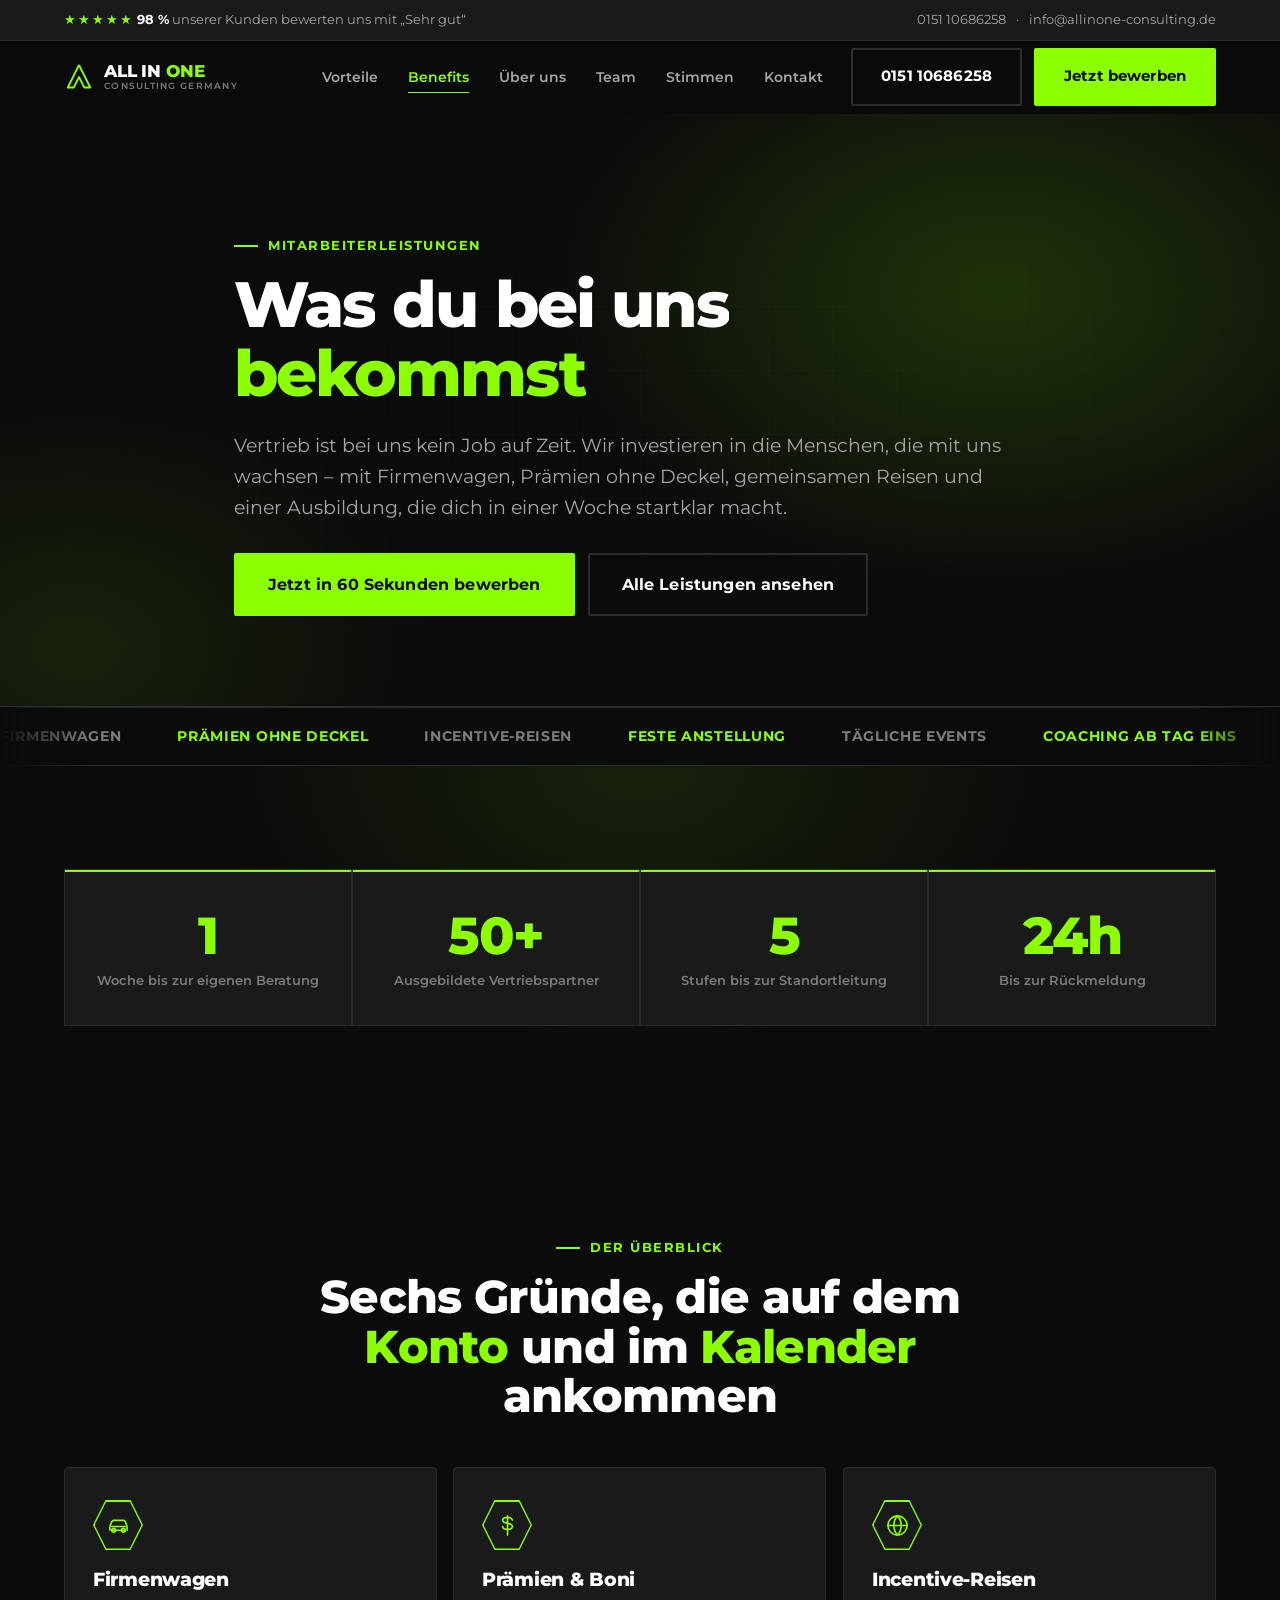
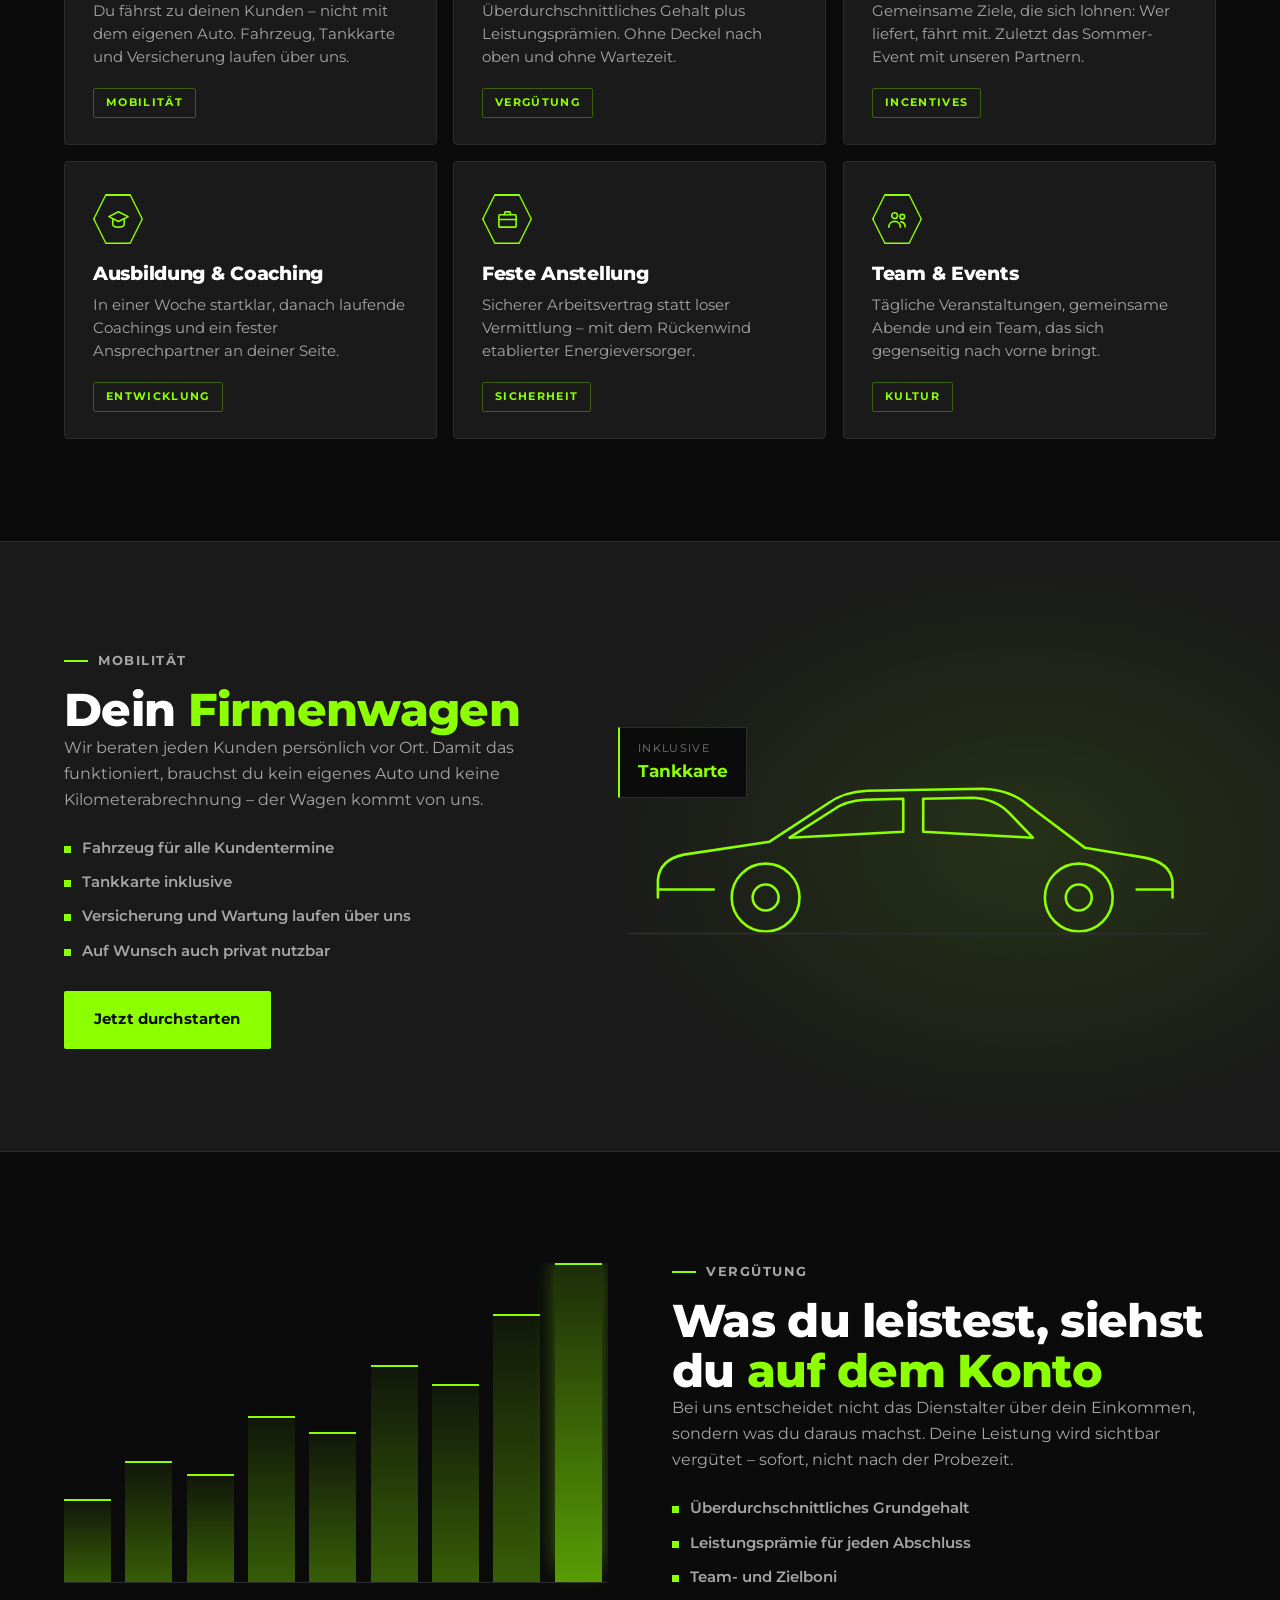
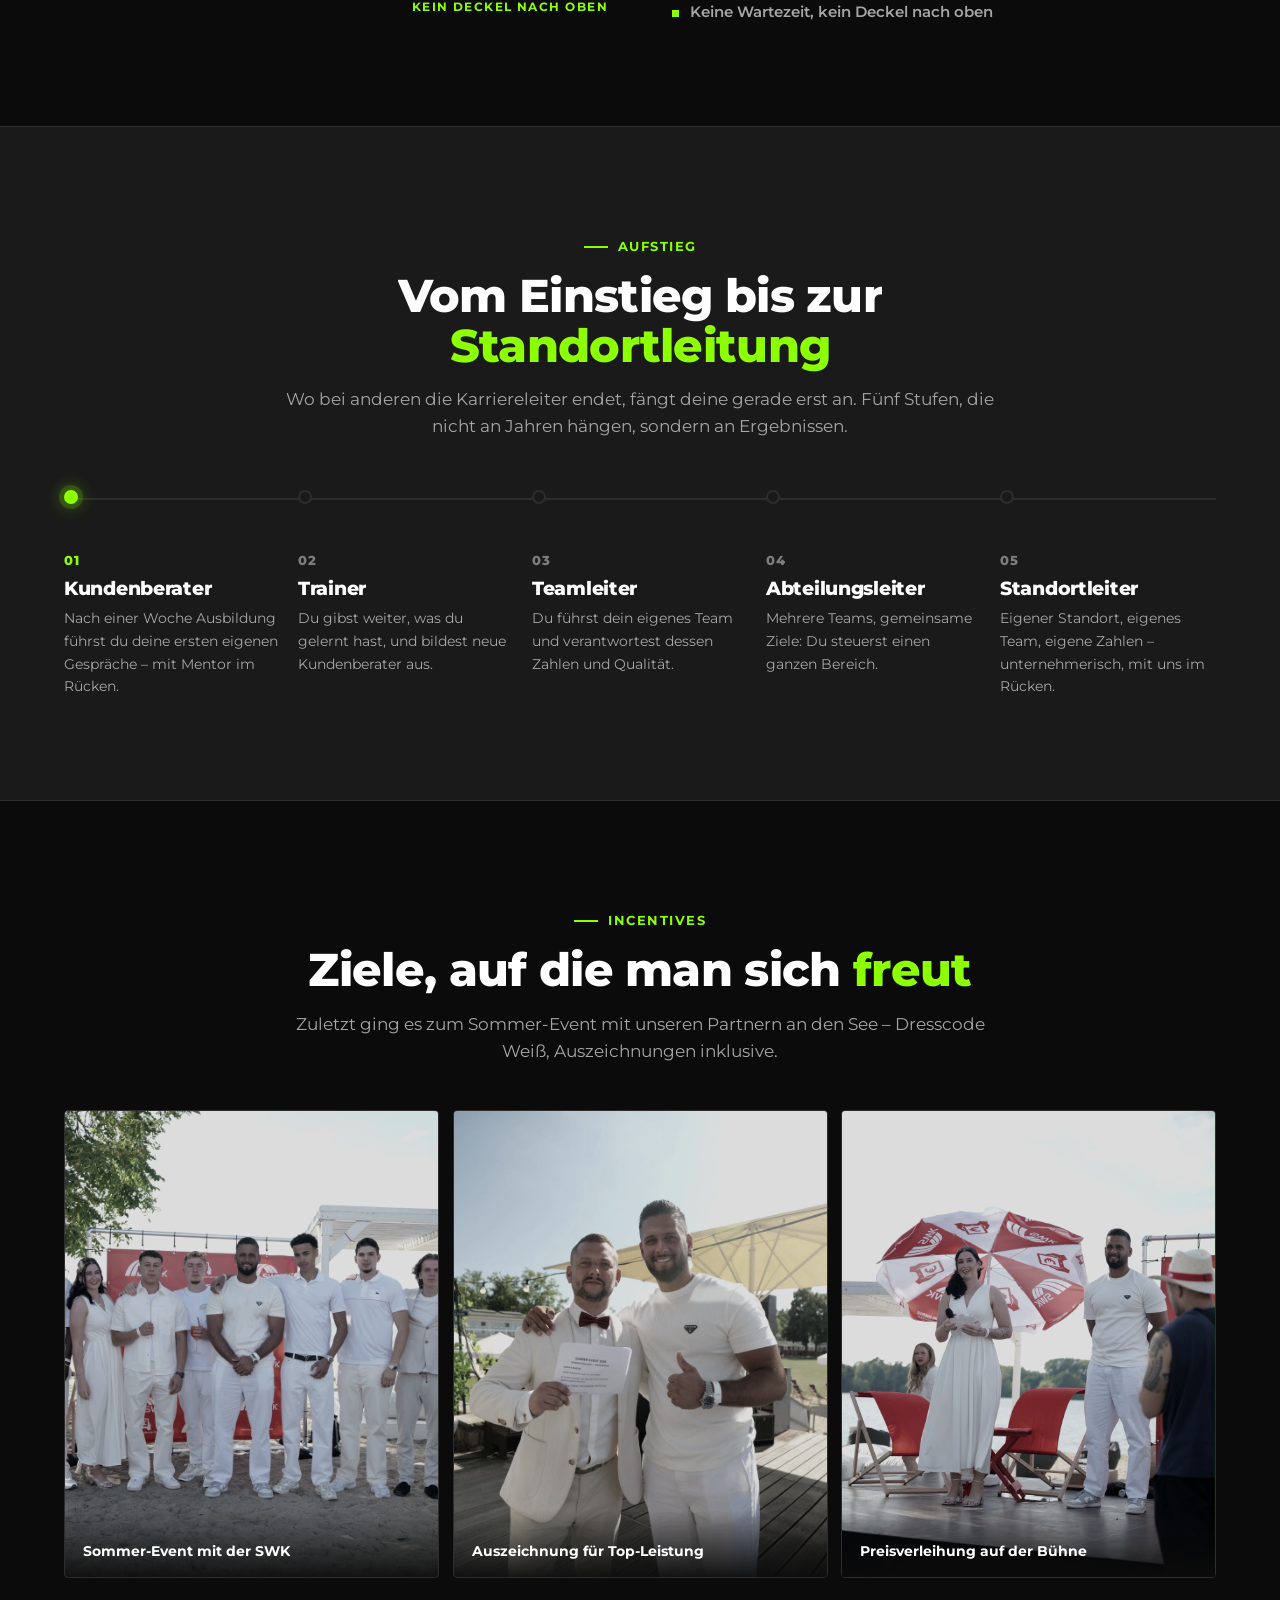
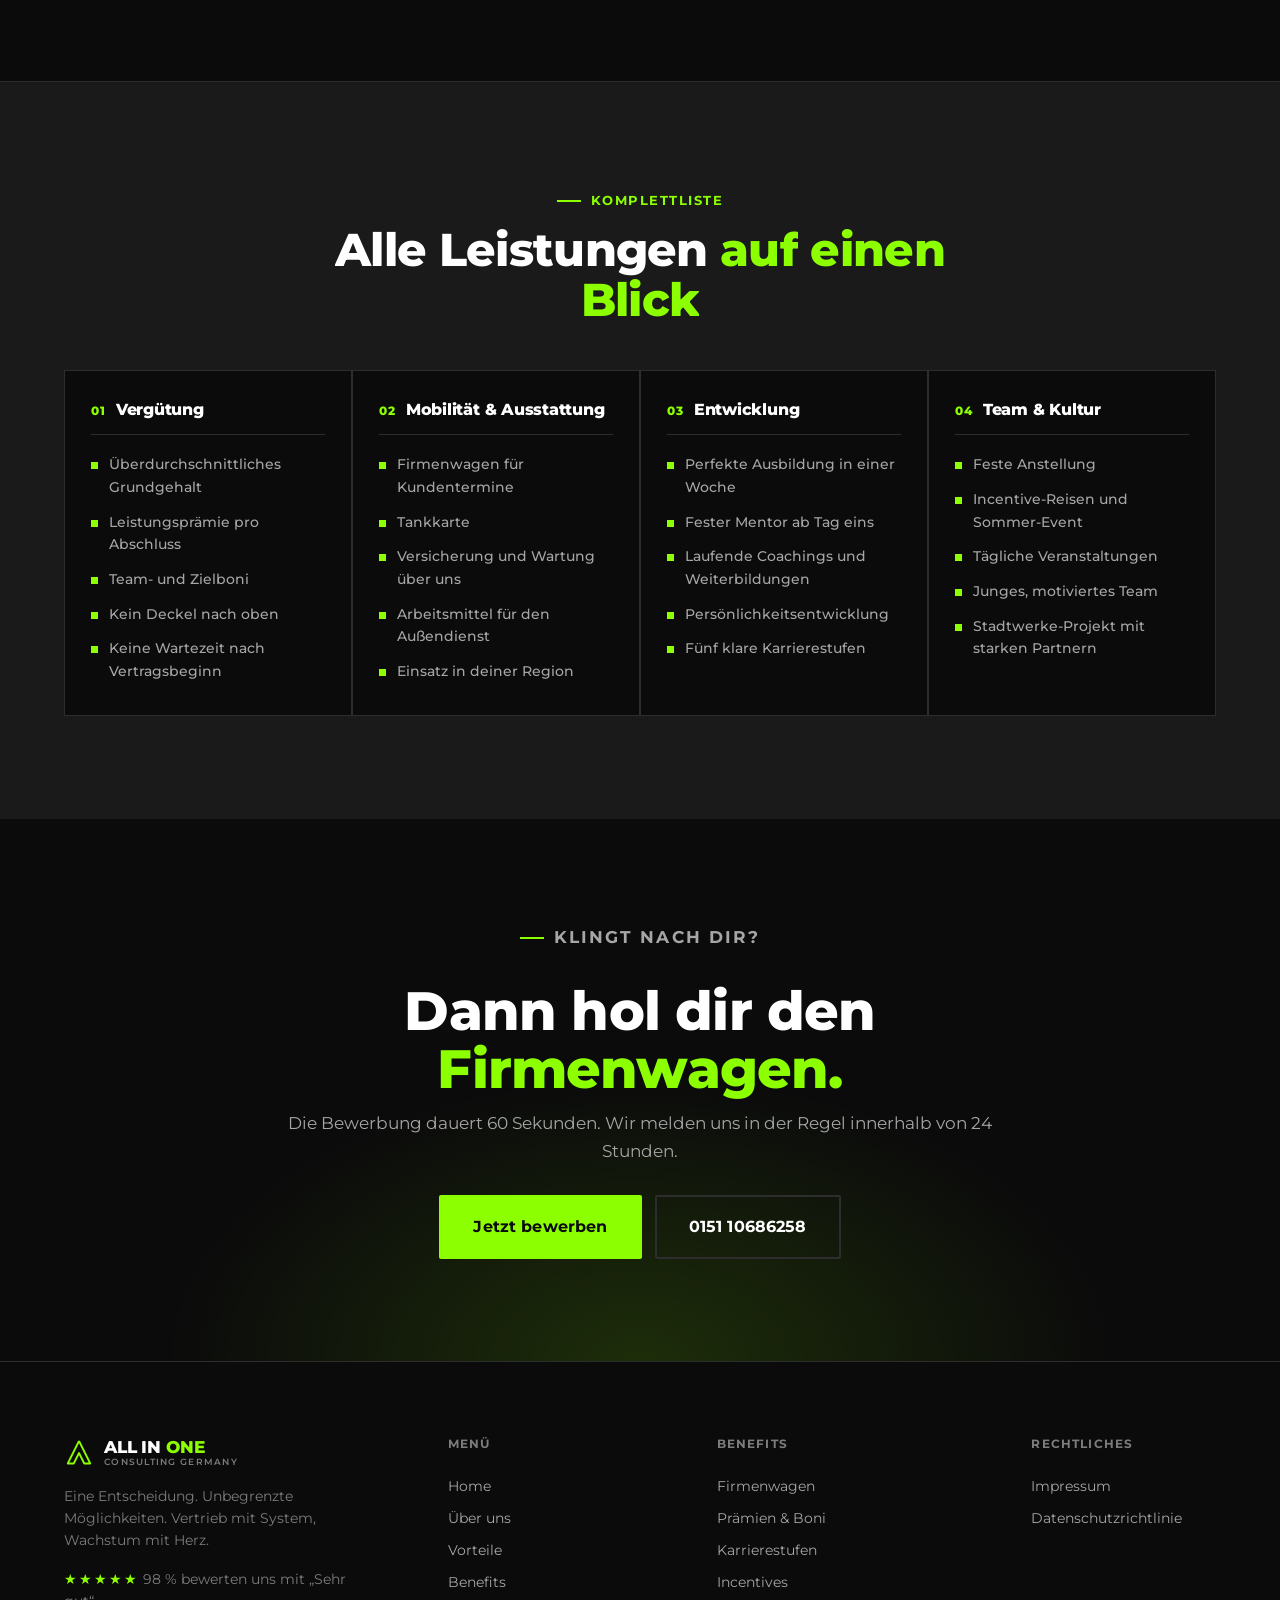
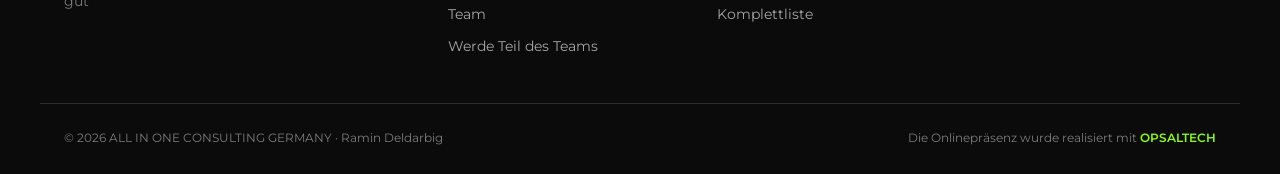
==== commit f18f8a9b: "Add files via upload" ====
--- a/benefits.html
+++ b/benefits.html
@@ -118,7 +118,7 @@
     <div class="stats__grid" data-anim-group="scale">
       <div class="stat"><span class="stat__n" data-count="1">0</span><span class="stat__l">Woche bis zur eigenen Beratung</span></div>
       <div class="stat"><span class="stat__n" data-count="50" data-suffix="+">0</span><span class="stat__l">Ausgebildete Vertriebspartner</span></div>
-      <div class="stat"><span class="stat__n" data-count="4">0</span><span class="stat__l">Stufen bis zur Standortleitung</span></div>
+      <div class="stat"><span class="stat__n" data-count="5">0</span><span class="stat__l">Stufen bis zur Standortleitung</span></div>
       <div class="stat"><span class="stat__n" data-count="24" data-suffix="h">0</span><span class="stat__l">Bis zur Rückmeldung</span></div>
     </div>
   </div>
@@ -289,7 +289,7 @@
       <p class="kicker">Aufstieg</p>
       <h2 data-split>Vom Einstieg bis zur <span class="hl">Standortleitung</span></h2>
       <p class="sec-head__sub">
-        Wo bei anderen die Karriereleiter endet, fängt deine gerade erst an. Vier Stufen,
+        Wo bei anderen die Karriereleiter endet, fängt deine gerade erst an. Fünf Stufen,
         die nicht an Jahren hängen, sondern an Ergebnissen.
       </p>
     </div>
@@ -306,18 +306,24 @@
         <li class="path__st">
           <span class="path__dot" aria-hidden="true"></span>
           <span class="path__num">02</span>
-          <h3>Teamleiter</h3>
-          <p>Du gibst weiter, was du gelernt hast, und baust deine ersten eigenen Leute auf.</p>
+          <h3>Trainer</h3>
+          <p>Du gibst weiter, was du gelernt hast, und bildest neue Kundenberater aus.</p>
         </li>
         <li class="path__st">
           <span class="path__dot" aria-hidden="true"></span>
           <span class="path__num">03</span>
-          <h3>Vertriebsleiter</h3>
-          <p>Du verantwortest Zahlen, Qualität und Entwicklung eines ganzen Vertriebsbereichs.</p>
+          <h3>Teamleiter</h3>
+          <p>Du führst dein eigenes Team und verantwortest dessen Zahlen und Qualität.</p>
         </li>
         <li class="path__st">
           <span class="path__dot" aria-hidden="true"></span>
           <span class="path__num">04</span>
+          <h3>Abteilungsleiter</h3>
+          <p>Mehrere Teams, gemeinsame Ziele: Du steuerst einen ganzen Bereich.</p>
+        </li>
+        <li class="path__st">
+          <span class="path__dot" aria-hidden="true"></span>
+          <span class="path__num">05</span>
           <h3>Standortleiter</h3>
           <p>Eigener Standort, eigenes Team, eigene Zahlen – unternehmerisch, mit uns im Rücken.</p>
         </li>
@@ -393,7 +399,7 @@
           <li>Fester Mentor ab Tag eins</li>
           <li>Laufende Coachings und Weiterbildungen</li>
           <li>Persönlichkeitsentwicklung</li>
-          <li>Vier klare Karrierestufen</li>
+          <li>Fünf klare Karrierestufen</li>
         </ul>
       </div>
 
--- a/assets/css/benefits.css
+++ b/assets/css/benefits.css
@@ -166,7 +166,7 @@
   transform:scaleX(var(--p,0)); transform-origin:0 50%;
   box-shadow:0 0 14px rgba(140,255,0,.8);
 }
-.path__list{ display:grid; grid-template-columns:repeat(4,1fr); gap:20px; }
+.path__list{ display:grid; grid-template-columns:repeat(5,1fr); gap:18px; }
 .path__st{ position:relative; padding-top:18px; }
 .path__dot{
   position:absolute; top:-42px; left:0;
@@ -224,19 +224,22 @@
   .all__grid{ grid-template-columns:repeat(2,1fr); }
 }
 
-@media (max-width:900px){
-  .car__in, .bonus__in{ grid-template-columns:1fr; }
-  .bonus__art{ order:2; }
-  .inc__grid{ grid-template-columns:1fr 1fr; }
-  .inc__i:first-child{ grid-column:span 2; aspect-ratio:3/2; }
-
-  /* Pfad kippt in die Senkrechte */
+/* Der Pfad kippt frueher als der Rest in die Senkrechte – fuenf Stationen
+   nebeneinander werden unter etwa 1024 px zu schmal. */
+@media (max-width:1024px){
   .path__wrap{ padding-top:0; padding-left:32px; }
   .path__track{ top:0; bottom:0; left:6px; right:auto; width:2px; height:auto; }
   .path__fill{ transform:scaleY(var(--p,0)); transform-origin:50% 0; }
   .path__list{ grid-template-columns:1fr; gap:34px; }
   .path__st{ padding-top:0; }
   .path__dot{ top:4px; left:-32px; }
+}
+
+@media (max-width:900px){
+  .car__in, .bonus__in{ grid-template-columns:1fr; }
+  .bonus__art{ order:2; }
+  .inc__grid{ grid-template-columns:1fr 1fr; }
+  .inc__i:first-child{ grid-column:span 2; aspect-ratio:3/2; }
 }
 
 @media (max-width:620px){
